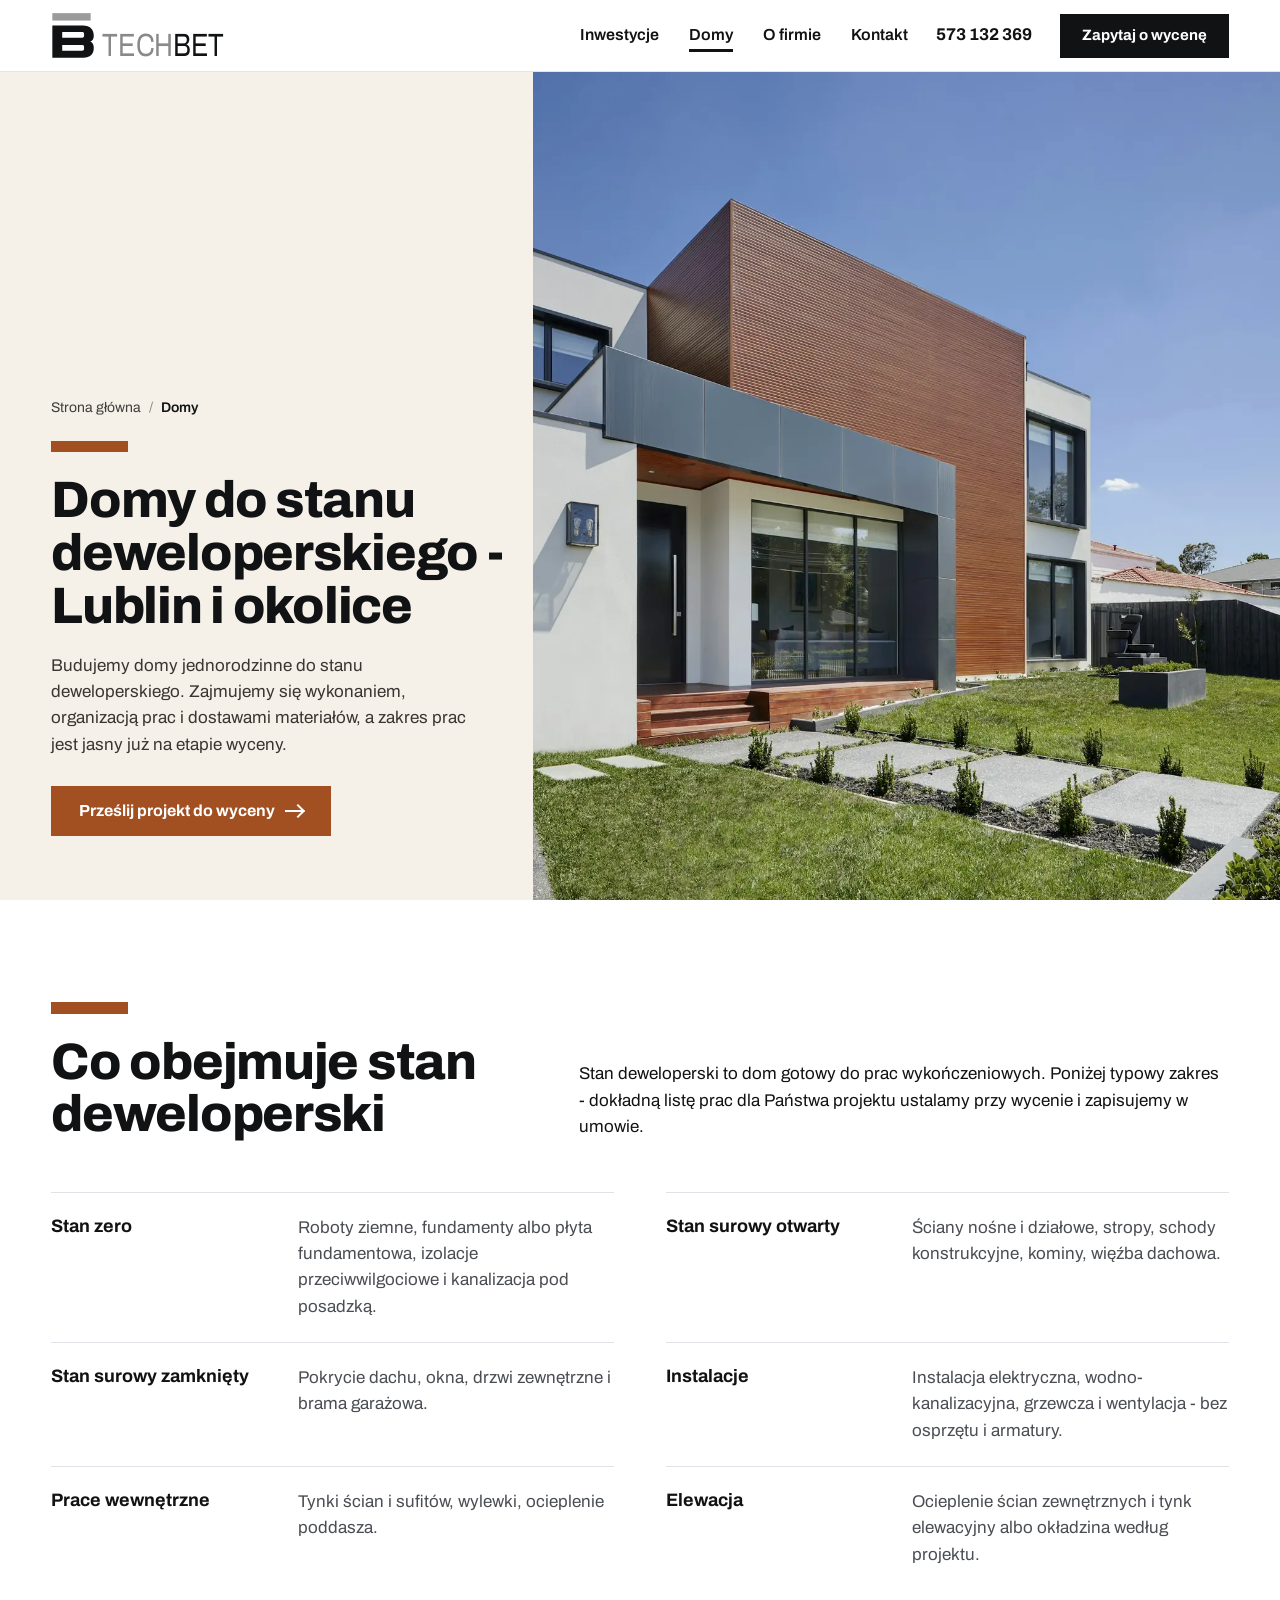
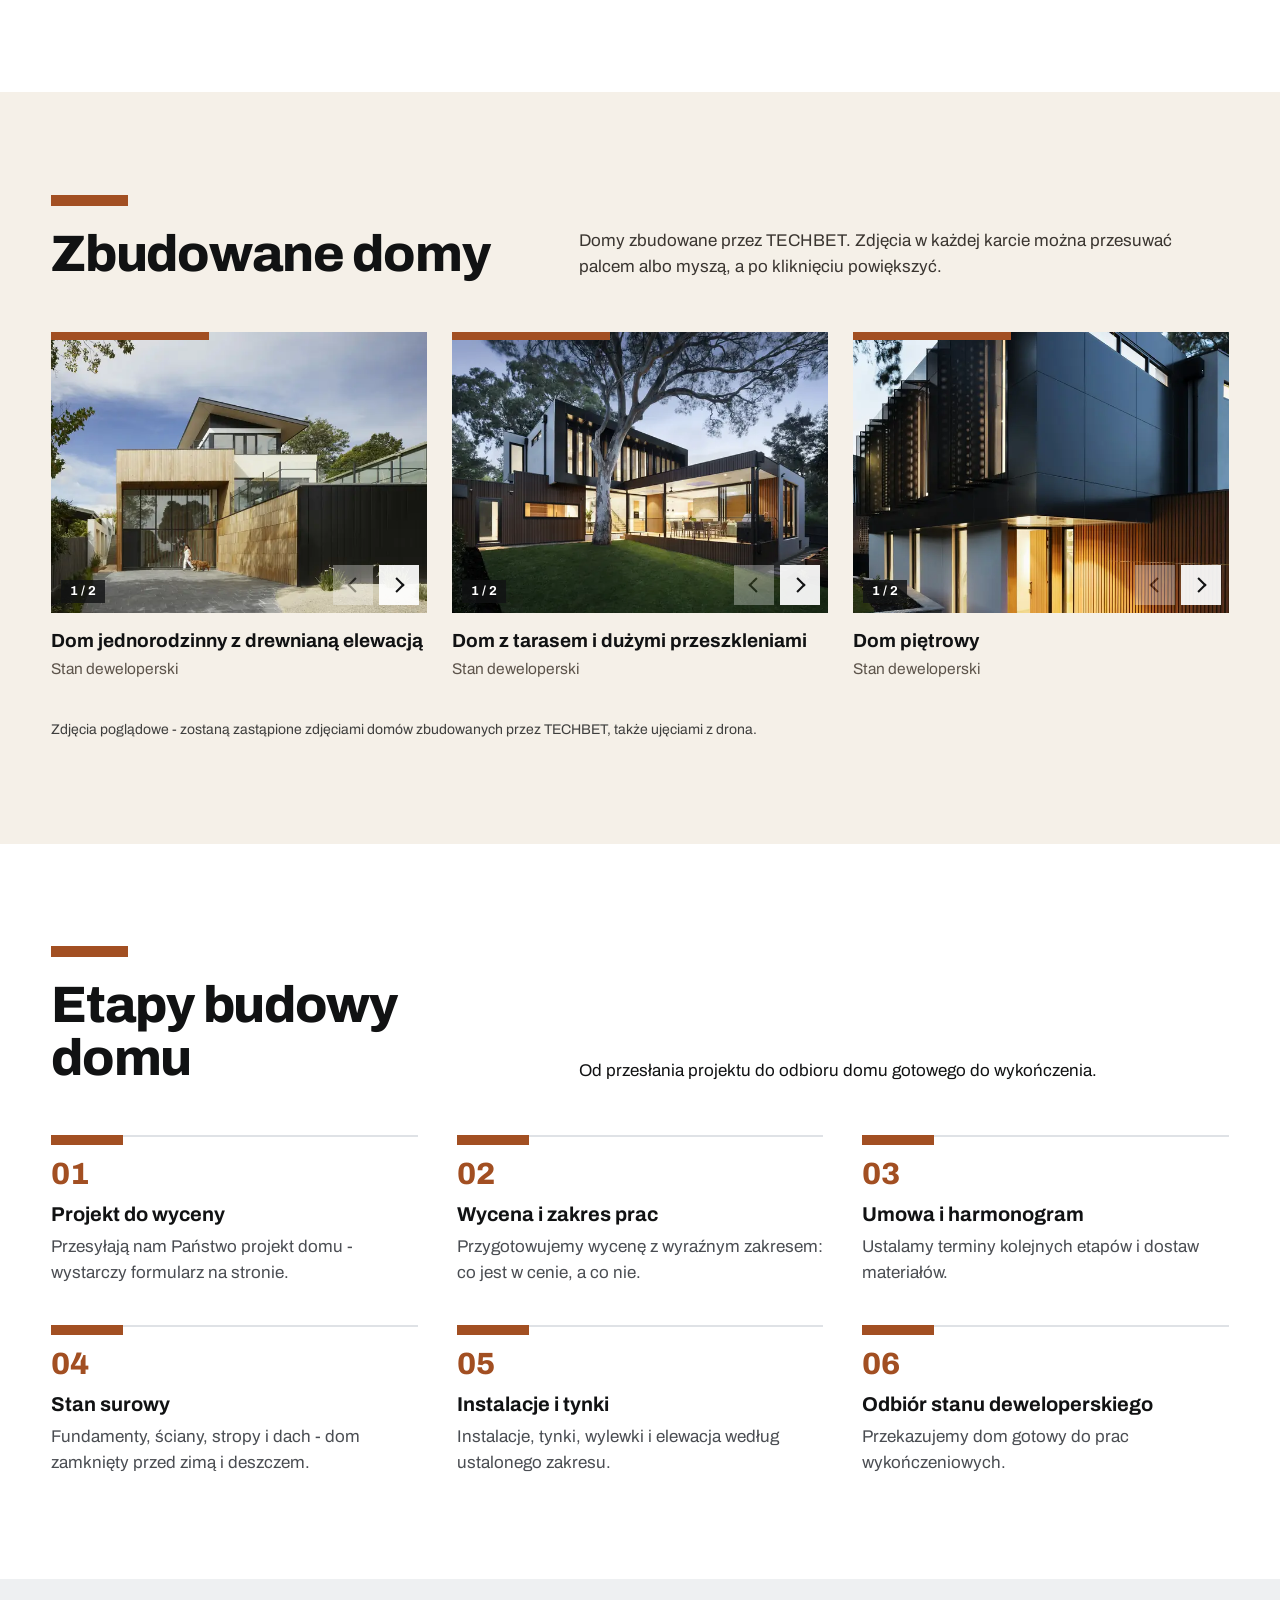
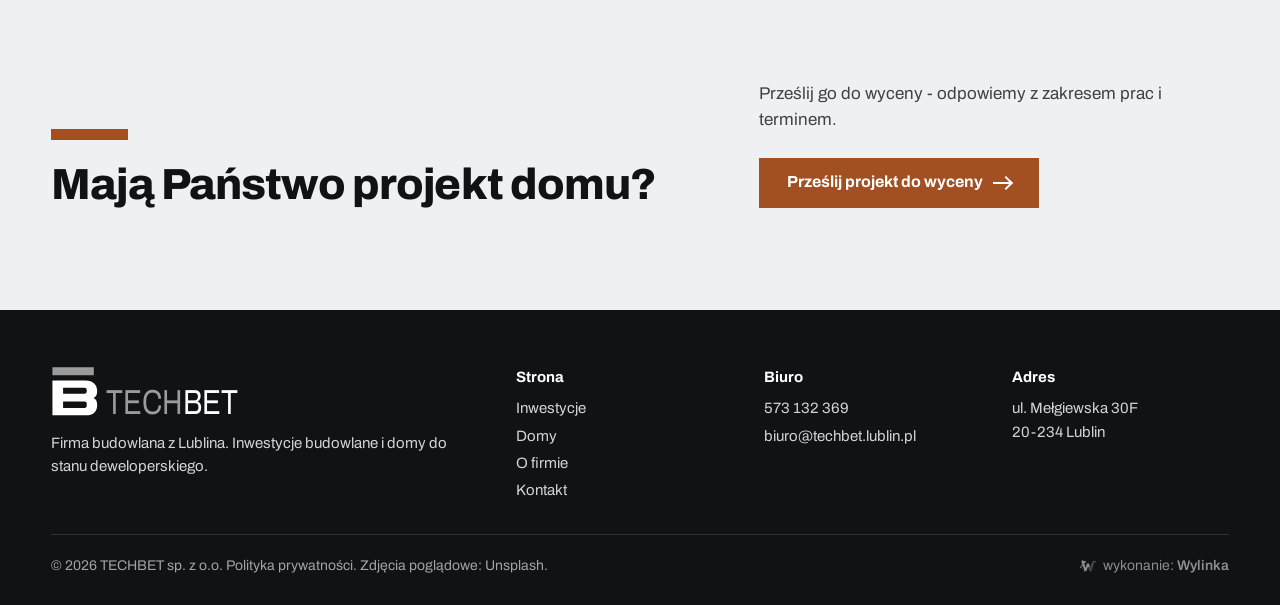
==== domy/index.html @ 5f1a88e8 "Pelna wersja testowa: podstrony Inwestycje, Domy, O firmie, Kontakt, Polityka prywatnosci" ====
<!doctype html>
<html lang="pl">
<head>
<meta charset="utf-8">
<meta name="viewport" content="width=device-width, initial-scale=1">
<title>Domy do stanu deweloperskiego Lublin - TECHBET</title>
<meta name="description" content="Budowa domów do stanu deweloperskiego w Lublinie i okolicy: zakres prac, etapy budowy i realizacje. Prześlij projekt domu do wyceny.">
<meta name="robots" content="noindex, nofollow" data-podglad>
<link rel="canonical" href="https://techbet.lublin.pl/domy/">
<meta property="og:type" content="website">
<meta property="og:locale" content="pl_PL">
<meta property="og:title" content="Domy do stanu deweloperskiego Lublin - TECHBET">
<meta property="og:description" content="Budowa domów do stanu deweloperskiego w Lublinie i okolicy: zakres prac, etapy budowy i realizacje. Prześlij projekt domu do wyceny.">
<meta property="og:url" content="https://techbet.lublin.pl/domy/">
<meta property="og:image" content="https://techbet.lublin.pl/img/i-hero-1600.webp">
<meta name="theme-color" content="#f5f0e8">
<link rel="icon" href="../img/favicon.svg" type="image/svg+xml">
<link rel="icon" href="../img/favicon-48.png" sizes="48x48" type="image/png">
<link rel="apple-touch-icon" href="../img/apple-touch-icon.png">
<link rel="preload" href="../fonts/archivo-rdzen.woff2" as="font" type="font/woff2" crossorigin>
<link rel="preload" as="image" type="image/webp" imagesrcset="../img/d-hero-640.webp 640w, ../img/d-hero-1024.webp 1024w, ../img/d-hero-1600.webp 1600w, ../img/d-hero-2000.webp 2000w" imagesizes="(max-width:760px) 120vh, max(59vw, 120vh)" fetchpriority="high">
<style>
@font-face{font-family:"Archivo";font-style:normal;font-weight:400 800;font-display:swap;src:url(../fonts/archivo-rdzen.woff2) format("woff2");unicode-range:U+0020-007E,U+00A0,U+00A9,U+00AB,U+00B0,U+00B7,U+00BB,U+00D3,U+00D7,U+00F3,U+2013,U+2018-2019,U+201C-201E,U+2026}
@font-face{font-family:"Archivo";font-style:normal;font-weight:400 800;font-display:swap;src:url(../fonts/archivo-pl.woff2) format("woff2");unicode-range:U+0104-0107,U+0118-0119,U+0141-0144,U+015A-015B,U+0179-017C}
:root{--czern:#111213;--grafit:#1c1e21;--szary:#9c9b9b;--szary-t:#6f6e6e;--jasny:#eef0f2;--bial:#fff;--bez:#f5f0e8;--piasek:#e8ddcd;--miedz:#a24f22;--miedz-j:#c0662f;--hh:72px;--wrap:min(92vw,1720px)}
*{box-sizing:border-box;margin:0;padding:0}
html{scroll-behavior:smooth;scroll-padding-top:var(--hh)}
body{font-family:"Archivo",system-ui,-apple-system,"Segoe UI",sans-serif;color:var(--czern);background:#fff;font-size:17px;line-height:1.55;-webkit-font-smoothing:antialiased;overflow-x:hidden}
img{display:block;max-width:100%}
a{color:inherit}
button{font:inherit;cursor:pointer}
.wrap{width:var(--wrap);margin:0 auto}
.sr{position:absolute;width:1px;height:1px;overflow:hidden;clip:rect(0 0 0 0);white-space:nowrap}

/* przyciski: prostokatne, ostre jak belka z logo */
.btn{display:inline-flex;align-items:center;justify-content:center;gap:.6em;min-height:50px;padding:0 26px;font-weight:700;font-size:16px;text-decoration:none;border:2px solid transparent;transition:background .2s,color .2s,border-color .2s}
.btn-b{background:#fff;color:var(--czern)}
.btn-b:hover{background:var(--szary);color:#fff}
.btn-c{background:var(--czern);color:#fff}
.btn-c:hover{background:#2c2f33}
.btn-m{background:var(--miedz);color:#fff}
.btn-m:hover{background:#86401a}
.btn .str{display:inline-block;width:18px;height:2px;background:currentColor;position:relative}
.btn .str::after{content:"";position:absolute;right:0;top:-4px;width:8px;height:8px;border-top:2px solid currentColor;border-right:2px solid currentColor;transform:rotate(45deg);transform-origin:center}

/* naglowek */
.top{position:sticky;top:0;z-index:50;height:var(--hh);background:#fff;border-bottom:1px solid #e3e5e8}
.top .wrap{height:100%;display:flex;align-items:center;gap:28px}
.logo{display:block;width:176px;flex:none}
.logo svg{display:block;width:100%;height:auto}
.menu{display:flex;gap:30px;margin-left:auto;list-style:none}
.menu a{text-decoration:none;font-weight:600;font-size:16px;padding:6px 0;border-bottom:3px solid transparent}
.menu a:hover{border-color:var(--szary)}
.menu a.akt{border-color:var(--czern)}
.top .tel{font-weight:700;text-decoration:none;white-space:nowrap}
.top .btn{min-height:44px;padding:0 20px;font-size:15px}
.burger{display:none;margin-left:auto;width:48px;height:48px;border:0;background:none;position:relative}
.burger span,.burger span::before,.burger span::after{position:absolute;left:12px;width:24px;height:2px;background:var(--czern);content:"";transition:transform .2s}
.burger span{top:23px}.burger span::before{left:0;top:-8px}.burger span::after{left:0;top:8px}
.burger[aria-expanded=true] span{background:transparent}
.burger[aria-expanded=true] span::before{transform:translateY(8px) rotate(45deg)}
.burger[aria-expanded=true] span::after{transform:translateY(-8px) rotate(-45deg)}

/* pierwszy ekran: dwie drogi */
.hero{min-height:calc(100svh - var(--hh));display:flex;flex-direction:column}
.pas{background:#fff}
.pas .wrap{display:flex;align-items:center;justify-content:space-between;gap:24px;padding:18px 0 20px}
.pas h1{font-size:clamp(21px,1.75vw,32px);line-height:1.2;font-weight:700;letter-spacing:-.01em}
.pas p{color:var(--szary-t);font-size:15px;white-space:nowrap}
.drogi{flex:1 1 auto;display:grid;grid-template-columns:minmax(0,1fr) minmax(0,1fr);min-height:440px}
.droga{position:relative;display:flex;align-items:flex-end;overflow:hidden;text-decoration:none;isolation:isolate}
.droga img{position:absolute;inset:0;width:100%;height:100%;object-fit:cover;z-index:-2;transition:transform .8s ease}
.droga:hover img{transform:scale(1.03)}
.droga::before{content:"";position:absolute;inset:0;z-index:-1}
.d-inw{color:#fff}
.d-inw::before{background:linear-gradient(to top,rgba(12,12,13,.9) 0%,rgba(12,12,13,.55) 45%,rgba(12,12,13,.15) 100%)}
.d-dom{color:var(--czern)}
.d-dom::before{background:linear-gradient(to top,rgba(245,240,232,.97) 0%,rgba(245,240,232,.86) 38%,rgba(245,240,232,0) 72%)}
.tresc{width:100%;padding:0 clamp(20px,4vw,72px) clamp(28px,5vh,64px)}
.d-inw .tresc{padding-left:max(4vw,calc((100vw - var(--wrap))/2))}
.znak{display:flex;align-items:center;gap:clamp(12px,1.2vw,20px);margin-bottom:12px}
.znak svg{width:clamp(38px,3.6vw,64px);height:auto;flex:none}
.znak h2{font-size:clamp(40px,4.6vw,84px);line-height:1;font-weight:800;letter-spacing:-.025em}
.tresc p{font-size:clamp(16px,1.15vw,20px);max-width:34em;margin-bottom:24px}
.d-inw .tresc p{color:#dcdcdc}
.d-dom .tresc p{color:#3a3530}

/* sekcje */
.sek{padding:clamp(64px,8vw,128px) 0}
.belka{display:block;width:clamp(64px,6vw,108px);height:clamp(10px,.9vw,16px);margin-bottom:22px}
.glowa{display:grid;grid-template-columns:minmax(0,5fr) minmax(0,7fr);gap:clamp(24px,5vw,96px);align-items:end;margin-bottom:clamp(36px,4vw,64px)}
.glowa h2{font-size:clamp(36px,4vw,68px);line-height:1.02;font-weight:800;letter-spacing:-.025em}
.glowa p{font-size:clamp(17px,1.2vw,20px);max-width:44em}
.glowa p+p{margin-top:12px}

.s-inw{background:var(--czern);color:#fff}
.s-inw .belka{background:var(--szary)}
.s-inw .glowa p{color:#cfcfcf}
.s-dom{background:var(--bez)}
.s-dom .belka{background:var(--miedz)}
.s-dom .glowa p{color:#3a3530}

/* portfolio: przesuwane palcem i mysza */
.tasma{display:grid;grid-auto-flow:column;grid-auto-columns:calc((100% - 3*20px)/4);gap:20px;overflow-x:auto;scroll-snap-type:x mandatory;scrollbar-width:none;cursor:grab;padding-bottom:4px}
.tasma::-webkit-scrollbar{display:none}
.tasma.ciag{cursor:grabbing;scroll-snap-type:none}
.tasma.ciag *{pointer-events:none}
.kafel{scroll-snap-align:start;min-width:0}
.kafel button{display:block;width:100%;border:0;padding:0;background:none;position:relative;aspect-ratio:4/3;overflow:hidden}
.kafel button::before{content:"";position:absolute;left:0;top:0;width:42%;height:8px;z-index:1}
.s-inw .kafel button::before{background:var(--szary)}
.s-dom .kafel button::before{background:var(--miedz)}
.kafel img{width:100%;height:100%;object-fit:cover;transition:transform .6s ease}
.kafel button:hover img{transform:scale(1.04)}
.kafel h3{font-size:18px;font-weight:700;margin-top:14px;line-height:1.3}
.kafel p{font-size:15px;margin-top:2px}
.s-inw .kafel p{color:#a9a9a9}
.s-dom .kafel p{color:#6b6157}
.s-dom .kafel button{background:#fff}
.nawig{display:flex;align-items:center;justify-content:space-between;gap:20px;margin-top:28px}
.nawig .strz{display:flex;gap:10px}
.strz button{width:52px;height:52px;border:2px solid currentColor;background:none;color:inherit;position:relative}
.strz button::after{content:"";position:absolute;left:50%;top:50%;width:11px;height:11px;border-top:2px solid currentColor;border-right:2px solid currentColor}
.strz .nast::after{transform:translate(-70%,-50%) rotate(45deg)}
.strz .pop::after{transform:translate(-30%,-50%) rotate(-135deg)}
.strz button:hover{background:currentColor}
.s-inw .strz button:hover::after{border-color:var(--czern)}
.s-dom .strz button:hover::after{border-color:var(--bez)}
.nawig small{font-size:14px;opacity:.75}

/* zakres prac */
.s-zak{background:#fff}
.trzy{display:grid;grid-template-columns:repeat(3,minmax(0,1fr));gap:clamp(24px,3vw,56px)}
.trzy div{border-top:2px solid #e3e5e8;padding-top:22px;position:relative}
.trzy div::before{content:"";position:absolute;left:0;top:-2px;width:72px;height:10px;background:var(--czern)}
.trzy h3{font-size:clamp(21px,1.6vw,28px);font-weight:700;margin:8px 0 10px;line-height:1.2}
.trzy p{color:#4a4d52}

/* dron */
.s-dron{background:var(--jasny);padding:0}
.dron{display:grid;grid-template-columns:minmax(0,7fr) minmax(0,5fr);align-items:stretch}
.dron figure{position:relative;min-height:clamp(320px,38vw,640px)}
.dron figure button{position:absolute;inset:0;border:0;padding:0;background:none}
.dron figure img{width:100%;height:100%;object-fit:cover}
.dron .opis{padding:clamp(40px,5vw,96px) clamp(24px,4vw,80px);align-self:center;max-width:720px}
.dron .belka{background:var(--czern)}
.dron h2{font-size:clamp(32px,3.2vw,56px);line-height:1.05;font-weight:800;letter-spacing:-.02em;margin-bottom:18px}
.dron p{font-size:clamp(17px,1.15vw,20px);color:#3e4146}

/* kontakt */
.s-kon{background:#fff}
.kon{display:grid;grid-template-columns:minmax(0,5fr) minmax(0,7fr);gap:clamp(32px,5vw,96px)}
.kon h2{font-size:clamp(36px,4vw,68px);line-height:1.02;font-weight:800;letter-spacing:-.025em;margin-bottom:20px}
.kon .belka{background:var(--czern)}
.dane{list-style:none;margin-top:28px;display:grid;gap:18px}
.dane li{border-top:1px solid #e3e5e8;padding-top:14px}
.dane b{display:block;font-size:14px;color:var(--szary-t);font-weight:600}
.dane a{font-size:clamp(19px,1.4vw,24px);font-weight:700;text-decoration:none}
.dane a:hover{text-decoration:underline}
.dane span{font-size:18px}
form{background:var(--jasny);padding:clamp(24px,3vw,48px);display:grid;grid-template-columns:minmax(0,1fr) minmax(0,1fr);gap:16px 18px;align-content:start}
form .cala{grid-column:1/-1}
label{display:block;font-size:14px;font-weight:600;margin-bottom:6px}
input,select,textarea{width:100%;font:inherit;font-size:16px;padding:12px 14px;border:1px solid #c9cdd2;background:#fff;color:var(--czern);border-radius:0}
textarea{min-height:120px;resize:vertical}
input:focus,select:focus,textarea:focus{outline:2px solid var(--czern);outline-offset:0;border-color:var(--czern)}
.wybor{display:flex;gap:10px}
.wybor label{flex:1;margin:0;display:flex;align-items:center;justify-content:center;gap:8px;min-height:50px;border:2px solid #c9cdd2;background:#fff;font-size:16px;cursor:pointer}
.wybor input{width:auto;accent-color:var(--czern)}
.wybor label:has(input:checked){border-color:var(--czern)}
form .btn{justify-self:start}
.info{font-size:14px;color:#4a4d52}
.wynik{font-weight:600}

/* stopka */
.stopka{background:var(--czern);color:#d4d4d4;padding:56px 0 28px;font-size:15px}
.stopka .wrap{display:grid;grid-template-columns:minmax(0,2fr) repeat(3,minmax(0,1fr));gap:32px}
.stopka .logo{width:190px;margin-bottom:14px}
.stopka h3{font-size:15px;color:#fff;margin-bottom:8px}
.stopka a{text-decoration:none}
.stopka a:hover{text-decoration:underline}
.stopka ul{list-style:none;display:grid;gap:4px}
.spod{grid-column:1/-1;display:flex;flex-wrap:wrap;justify-content:space-between;align-items:center;gap:12px;border-top:1px solid #2c2e31;padding-top:20px;font-size:14px;color:#a3a3a3}

/* pasek na telefonie po przewinieciu */
.mob{display:none}

/* powiekszenie zdjec */
.lb{position:fixed;inset:0;z-index:100;background:rgba(10,10,11,.94);display:none;align-items:center;justify-content:center;padding:56px 64px}
.lb.on{display:flex}
.lb img{max-width:100%;max-height:100%;object-fit:contain}
.lb button{position:absolute;width:52px;height:52px;border:2px solid #fff;background:rgba(0,0,0,.4);color:#fff}
.lb .zam{top:14px;right:14px}
.lb .zam::before,.lb .zam::after{content:"";position:absolute;left:12px;top:23px;width:24px;height:2px;background:#fff;transform:rotate(45deg)}
.lb .zam::after{transform:rotate(-45deg)}
.lb .pop,.lb .nast{top:50%;margin-top:-26px}
.lb .pop{left:10px}.lb .nast{right:10px}
.lb .pop::after,.lb .nast::after{content:"";position:absolute;left:50%;top:50%;width:11px;height:11px;border-top:2px solid #fff;border-right:2px solid #fff}
.lb .nast::after{transform:translate(-70%,-50%) rotate(45deg)}
.lb .pop::after{transform:translate(-30%,-50%) rotate(-135deg)}
.lb p{position:absolute;bottom:16px;left:0;right:0;text-align:center;color:#e5e5e5;font-size:15px}


.wylinka-badge{display:inline-flex;align-items:center;gap:.4em;color:inherit;text-decoration:none;font-size:.875em;line-height:1;opacity:.85}
.wylinka-badge:hover,.wylinka-badge:focus-visible{opacity:1}
.wylinka-badge:focus-visible{outline:2px solid currentColor;outline-offset:3px;border-radius:2px}
.wylinka-badge svg{width:18px;height:18px;flex:none;overflow:visible}
.wylinka-badge b{font-weight:600}
.wylinka-badge .wy-old{opacity:.45;transform-origin:40px 30px;transition:transform .32s cubic-bezier(.3,.7,.4,1),opacity .32s ease-out}
.wylinka-badge .wy-pod{opacity:0;transition:opacity .2s ease-out .08s}
.wylinka-badge:hover .wy-old,.wylinka-badge:focus-visible .wy-old{transform:translate(9px,7px) rotate(9deg);opacity:0}
.wylinka-badge:hover .wy-pod,.wylinka-badge:focus-visible .wy-pod{opacity:1}
@media (prefers-reduced-motion:reduce){.wylinka-badge .wy-old,.wylinka-badge .wy-pod{transition:none}.wylinka-badge:hover .wy-old,.wylinka-badge:focus-visible .wy-old{transform:none;opacity:.45}.wylinka-badge:hover .wy-pod,.wylinka-badge:focus-visible .wy-pod{opacity:0}}

/* znak wykonawcy w rozmiarze copyright */
.spod .wylinka-badge{font-size:1em}

/* okruszki */
.okr{font-size:14px;margin-bottom:22px}
.okr ol{list-style:none;display:flex;flex-wrap:wrap;gap:4px 8px}
.okr li+li::before{content:"/";margin-right:8px;opacity:.45}
.okr a{text-decoration:none;opacity:.8}
.okr a:hover{text-decoration:underline;opacity:1}
.okr [aria-current]{font-weight:600}

/* pierwszy ekran podstrony: panel w barwach sciezki + zdjecie do krawedzi */
.ph{display:grid;grid-template-columns:minmax(0,5fr) minmax(0,7fr);min-height:min(calc(100svh - var(--hh)),860px)}
.ph .tx{display:flex;flex-direction:column;justify-content:flex-end;padding:clamp(40px,5vw,96px) clamp(24px,4vw,80px) clamp(40px,5vw,88px) max(4vw,calc((100vw - var(--wrap))/2))}
.ph h1{font-size:clamp(38px,4vw,74px);line-height:1.03;font-weight:800;letter-spacing:-.025em;margin-bottom:20px}
.ph .lead{font-size:clamp(17px,1.2vw,21px);max-width:32em;margin-bottom:28px}
.ph .btn{align-self:flex-start}
.ph figure{position:relative;min-height:420px;overflow:hidden}
.ph figure img{position:absolute;inset:0;width:100%;height:100%;object-fit:cover}
.ph-inw{background:var(--czern);color:#fff}
.ph-inw .lead{color:#d0d0d0}
.ph-inw .belka{background:var(--szary)}
.ph-dom{background:var(--bez);color:var(--czern)}
.ph-dom .lead{color:#3a3530}
.ph-dom .belka{background:var(--miedz)}

/* zwykly naglowek podstrony (kontakt, polityka) */
.pn{padding:clamp(36px,5vw,80px) 0 clamp(28px,3vw,48px)}
.pn h1{font-size:clamp(34px,3.6vw,64px);line-height:1.04;font-weight:800;letter-spacing:-.025em;margin-bottom:16px}
.pn .lead{font-size:clamp(17px,1.2vw,20px);max-width:40em;color:#3e4146}
.pn .belka{background:var(--czern)}

/* zakres: wiersze tytul + opis */
.wiersze{list-style:none;display:grid;grid-template-columns:minmax(0,1fr) minmax(0,1fr);gap:0 clamp(24px,4vw,80px)}
.wiersze li{display:grid;grid-template-columns:minmax(0,5fr) minmax(0,7fr);gap:20px;padding:22px 0;border-top:1px solid #dfe2e6}
.wiersze h3{font-size:clamp(18px,1.3vw,22px);font-weight:700;line-height:1.25}
.wiersze p{color:#4a4d52}

/* etapy */
.etapy{list-style:none;display:grid;grid-template-columns:repeat(3,minmax(0,1fr));gap:clamp(28px,3vw,48px) clamp(24px,3vw,56px)}
.etapy li{border-top:2px solid #dfe2e6;padding-top:22px;position:relative}
.etapy li::before{content:"";position:absolute;left:0;top:-2px;width:72px;height:10px;background:var(--czern)}
.etapy .nr{display:block;font-size:clamp(30px,2.4vw,44px);font-weight:800;line-height:1;color:var(--szary);margin-bottom:12px}
.etapy h3{font-size:clamp(20px,1.5vw,26px);font-weight:700;line-height:1.2;margin-bottom:8px}
.etapy p{color:#4a4d52}
.e-dom li::before{background:var(--miedz)}
.e-dom .nr{color:var(--miedz)}
.s-jas{background:var(--jasny)}
.s-bia{background:#fff}

/* portfolio: karty z wlasna galeria */
.realizacje{display:grid;grid-template-columns:repeat(3,minmax(0,1fr));gap:clamp(28px,2.4vw,40px) clamp(20px,2vw,36px)}
.real{min-width:0}
.mini{position:relative}
.mini::before{content:"";position:absolute;left:0;top:0;width:42%;height:8px;z-index:2;pointer-events:none}
.s-inw .mini::before{background:var(--szary)}
.s-dom .mini::before{background:var(--miedz)}
.tor{display:flex;overflow-x:auto;scroll-snap-type:x mandatory;scrollbar-width:none;cursor:grab;overscroll-behavior-x:contain}
.tor::-webkit-scrollbar{display:none}
.tor.ciag{cursor:grabbing;scroll-snap-type:none}
.tor.ciag *{pointer-events:none}
.tor button{flex:0 0 100%;scroll-snap-align:start;aspect-ratio:4/3;border:0;padding:0;background:#222;overflow:hidden}
.tor img{width:100%;height:100%;object-fit:cover}
.licz{position:absolute;left:10px;bottom:10px;z-index:2;background:rgba(17,18,19,.8);color:#fff;font-size:13px;font-weight:700;padding:5px 9px;line-height:1;pointer-events:none}
.mini .mp,.mini .mn{position:absolute;bottom:8px;z-index:2;width:40px;height:40px;border:0;background:rgba(255,255,255,.92);color:var(--czern)}
.mini .mp{right:54px}.mini .mn{right:8px}
.mini .mp::after,.mini .mn::after{content:"";position:absolute;left:50%;top:50%;width:9px;height:9px;border-top:2px solid currentColor;border-right:2px solid currentColor}
.mini .mn::after{transform:translate(-70%,-50%) rotate(45deg)}
.mini .mp::after{transform:translate(-30%,-50%) rotate(-135deg)}
.mini .mp:hover,.mini .mn:hover{background:#fff}
.mini button[disabled]{opacity:.35;cursor:default}
.real h3{font-size:clamp(19px,1.35vw,24px);font-weight:700;line-height:1.25;margin-top:16px}
.real p{font-size:15.5px;margin-top:4px}
.s-inw .real p{color:#b4b4b4}
.s-dom .real p{color:#5d544b}
.uwaga{margin-top:clamp(28px,3vw,44px);font-size:14px;opacity:.8;max-width:56em}

/* wezwanie na koncu podstrony */
.cta .wrap{display:grid;grid-template-columns:minmax(0,7fr) minmax(0,5fr);gap:clamp(24px,4vw,80px);align-items:end}
.cta h2{font-size:clamp(32px,3.4vw,58px);line-height:1.04;font-weight:800;letter-spacing:-.02em}
.cta p{font-size:clamp(17px,1.15vw,20px);color:#3e4146;margin-bottom:24px}
.cta .belka{background:var(--czern)}
.cta-dom .belka{background:var(--miedz)}

/* o firmie */
.dwie{display:grid;grid-template-columns:minmax(0,1fr) minmax(0,1fr);gap:clamp(20px,2vw,36px)}
.dwie a{display:block;position:relative;text-decoration:none;overflow:hidden;isolation:isolate;min-height:clamp(300px,30vw,520px)}
.dwie img{position:absolute;inset:0;width:100%;height:100%;object-fit:cover;z-index:-2;transition:transform .8s ease}
.dwie a:hover img{transform:scale(1.03)}
.dwie a::before{content:"";position:absolute;inset:0;z-index:-1}
.dwie .di{color:#fff}
.dwie .di::before{background:linear-gradient(to top,rgba(12,12,13,.88),rgba(12,12,13,.15) 70%)}
.dwie .dd{color:var(--czern)}
.dwie .dd::before{background:linear-gradient(to top,rgba(245,240,232,.97),rgba(245,240,232,.75) 40%,rgba(245,240,232,0) 75%)}
.dwie .w{position:absolute;left:0;right:0;bottom:0;padding:clamp(20px,2.4vw,40px)}
.dwie h3{font-size:clamp(28px,2.6vw,46px);font-weight:800;letter-spacing:-.02em;line-height:1.05;margin-bottom:8px}
.dwie p{max-width:30em;margin-bottom:18px}
.dwie .di p{color:#dcdcdc}
.tekst{max-width:46em;font-size:clamp(17px,1.15vw,19px)}
.tekst p+p{margin-top:14px}
.rej{width:100%;border-collapse:collapse;font-size:16px}
.rej th,.rej td{text-align:left;padding:12px 0;border-top:1px solid #dfe2e6;vertical-align:top}
.rej th{font-weight:600;color:var(--szary-t);width:38%;padding-right:16px}

/* kontakt */
.kontakt{padding-top:0}
.zgoda{display:flex;gap:10px;align-items:flex-start;font-size:14px;font-weight:400;line-height:1.45}
.zgoda input{width:20px;height:20px;flex:none;margin-top:1px;accent-color:var(--czern)}
.zgoda a{text-decoration:underline}
.mapa{background:var(--jasny)}
.mapa iframe{display:block;width:100%;height:clamp(340px,36vw,560px);border:0}
.dojazd{padding:20px 0;font-size:15px;color:#3e4146}

/* polityka */
.polityka{max-width:52em;padding-bottom:clamp(56px,7vw,110px)}
.polityka h2{font-size:clamp(22px,1.7vw,28px);font-weight:700;margin:36px 0 10px;line-height:1.25}
.polityka p,.polityka li{font-size:17px;color:#2e3135}
.polityka p+p{margin-top:10px}
.polityka ul{padding-left:22px;display:grid;gap:6px;margin-top:8px}
.polityka a{text-decoration:underline}

@media (min-width:1900px){.tasma{grid-auto-columns:calc((100% - 4*20px)/5)}}
@media (max-width:1180px){
  .menu{gap:22px}.top .btn{display:none}
  .tasma{grid-auto-columns:calc((100% - 2*20px)/3)}
}
@media (max-width:900px){
  :root{--hh:60px}
  .logo{width:150px}
  .menu,.top .tel{display:none}
  .burger{display:block}
  .menu.otw{display:flex;position:fixed;top:var(--hh);left:0;right:0;flex-direction:column;gap:0;background:#fff;border-bottom:1px solid #e3e5e8;padding:8px 4vw 20px;box-shadow:0 18px 30px rgba(0,0,0,.12)}
  .menu.otw a{display:block;padding:14px 0;font-size:19px;border-bottom:1px solid #eceef0}
  .menu.otw a.akt{border-bottom-color:#eceef0;font-weight:800}
  .menu.otw li.tel-m{display:block}
  .glowa,.kon,.dron{grid-template-columns:minmax(0,1fr)}
  .glowa{gap:16px}
  .trzy{grid-template-columns:minmax(0,1fr);gap:28px}
  .stopka .wrap{grid-template-columns:minmax(0,1fr) minmax(0,1fr)}
  .stopka .wrap>div:first-child{grid-column:1/-1}
}
.tel-m{display:none}
@media (max-width:760px){
  .pas .wrap{padding:12px 0 14px}
  .pas h1{font-size:clamp(19px,5.4vw,23px)}
  .pas p{display:none}
  .drogi{grid-template-columns:minmax(0,1fr);grid-template-rows:minmax(0,1fr) minmax(0,1fr);min-height:0}
  .droga{min-height:250px}
  .tresc,.d-inw .tresc{padding:0 4vw 20px}
  .znak{margin-bottom:6px}
  .znak svg{width:34px}
  .znak h2{font-size:clamp(34px,10vw,44px)}
  .tresc p{font-size:15.5px;line-height:1.45;margin-bottom:24px}
  .tresc .btn{min-height:46px}
  .d-inw::before{background:linear-gradient(to top,rgba(12,12,13,.9) 0%,rgba(12,12,13,.6) 55%,rgba(12,12,13,.25) 100%)}
  .d-dom::before{background:linear-gradient(to top,rgba(245,240,232,.97) 0%,rgba(245,240,232,.88) 50%,rgba(245,240,232,0) 92%)}
  .tasma{grid-auto-columns:82%;gap:14px}
  form{grid-template-columns:minmax(0,1fr)}
  .nawig small{font-size:13px}
  .lb{padding:56px 8px}
  .lb .pop,.lb .nast{top:auto;bottom:10px;margin:0}
  .lb p{bottom:72px}
  .mob{display:grid;grid-template-columns:1fr 1fr;position:fixed;left:0;right:0;bottom:0;z-index:40;transform:translateY(110%);transition:transform .25s}
  .mob.widac{transform:none}
  .mob a{min-height:54px;display:flex;align-items:center;justify-content:center;font-weight:700;text-decoration:none}
  .mob a:first-child{background:#fff;color:var(--czern);border-top:1px solid #d9dce0}
  .mob a:last-child{background:var(--czern);color:#fff}
  .stopka{padding-bottom:80px}
}
@media (max-width:760px) and (max-height:700px){
  .pas h1{font-size:18.5px}
  .droga{min-height:236px}
  .tresc p{font-size:14.5px}
}
@media (prefers-reduced-motion:reduce){*{transition:none!important;scroll-behavior:auto!important}}

@media (max-width:1180px){
  .wiersze{grid-template-columns:minmax(0,1fr)}
  .realizacje{grid-template-columns:repeat(2,minmax(0,1fr))}
}
@media (max-width:900px){
  .etapy{grid-template-columns:repeat(2,minmax(0,1fr))}
  .cta .wrap{grid-template-columns:minmax(0,1fr)}
  .ph{grid-template-columns:minmax(0,1fr) minmax(0,1fr)}
}
@media (max-width:760px){
  /* telefon: zdjecie pod calym pierwszym ekranem, tekst na zdjeciu */
  .ph{display:flex;flex-direction:column;justify-content:flex-end;position:relative;isolation:isolate;min-height:calc(100svh - var(--hh))}
  .ph figure{position:absolute;inset:0;min-height:0;z-index:-2}
  .ph::before{content:"";position:absolute;inset:0;z-index:-1}
  .ph-inw::before{background:linear-gradient(to top,rgba(12,12,13,.94) 0%,rgba(12,12,13,.74) 50%,rgba(12,12,13,.2) 100%)}
  .ph-dom::before{background:linear-gradient(to top,rgba(245,240,232,.98) 0%,rgba(245,240,232,.92) 42%,rgba(245,240,232,.5) 60%,rgba(245,240,232,0) 80%)}
  .ph .tx{padding:0 4vw 26px;min-height:0}
  .ph h1{font-size:clamp(31px,8.6vw,38px);margin-bottom:14px}
  .ph .lead{font-size:16px;line-height:1.5;margin-bottom:24px}
  .okr{margin-bottom:14px;font-size:13.5px}
  .ph .belka{margin-bottom:16px}
  .wiersze li{grid-template-columns:minmax(0,1fr);gap:6px;padding:18px 0}
  .etapy{grid-template-columns:minmax(0,1fr);gap:28px}
  .realizacje{grid-template-columns:minmax(0,1fr);gap:36px}
  .dwie{grid-template-columns:minmax(0,1fr)}
  .dwie a{min-height:340px}
  .rej th{width:42%}
  .pn{padding:26px 0 24px}
  .pn h1{font-size:clamp(30px,8.4vw,38px)}
  .zgoda{font-size:13.5px}
}
@media (max-width:760px) and (max-height:700px){
  .ph h1{font-size:29px}
  .ph .lead{font-size:15px}
}

</style>
<script type="application/ld+json">
{
 "@context": "https://schema.org",
 "@graph": [
  {
   "@type": "BreadcrumbList",
   "itemListElement": [
    {
     "@type": "ListItem",
     "position": 1,
     "name": "Strona główna",
     "item": "https://techbet.lublin.pl/"
    },
    {
     "@type": "ListItem",
     "position": 2,
     "name": "Domy",
     "item": "https://techbet.lublin.pl/domy/"
    }
   ]
  },
  {
   "@type": "Service",
   "name": "Budowa domów do stanu deweloperskiego",
   "serviceType": "Budowa domów jednorodzinnych",
   "areaServed": "Lublin",
   "provider": {
    "@id": "https://techbet.lublin.pl/#firma"
   },
   "url": "https://techbet.lublin.pl/domy/"
  },
  {
   "@type": "GeneralContractor",
   "@id": "https://techbet.lublin.pl/#firma",
   "name": "TECHBET",
   "legalName": "TECHBET Spółka z ograniczoną odpowiedzialnością",
   "url": "https://techbet.lublin.pl/",
   "logo": "https://techbet.lublin.pl/img/logo-192.png",
   "image": "https://techbet.lublin.pl/img/i-hero-1600.webp",
   "description": "Firma budowlana z Lublina: inwestycje budowlane oraz domy do stanu deweloperskiego. Wykonanie, organizacja budowy i dostawy materiałów.",
   "telephone": "+48573132369",
   "email": "biuro@techbet.lublin.pl",
   "address": {
    "@type": "PostalAddress",
    "streetAddress": "ul. Mełgiewska 30F",
    "postalCode": "20-234",
    "addressLocality": "Lublin",
    "addressCountry": "PL"
   },
   "taxID": "9462686367",
   "vatID": "PL9462686367",
   "areaServed": "Lublin"
  }
 ]
}
</script>
</head>
<body>
<svg width="0" height="0" style="position:absolute" aria-hidden="true">
  <defs>
    <path id="b-glif" fill-rule="evenodd" d="M48 172H234C277 172 300 195 300 234C300 252 293 264 279 270C294 276 300 290 300 309C300 347 277 368 237 368H48ZM108 212H229C237 212 241 216 241 224V234C241 242 237 246 229 246H108ZM108 290H229C237 290 241 294 241 302V314C241 322 237 326 229 326H108Z"/>
  </defs>
</svg>

<header class="top">
  <div class="wrap">
    <a class="logo" href="../" aria-label="TECHBET - strona główna">
      <svg viewBox="40 90 1070 290" role="img" aria-hidden="true"><rect x="48" y="97" width="233" height="45" fill="#9c9b9b"/><use href="#b-glif" fill="#111213"/><text x="350" y="358" font-family="Archivo,sans-serif" font-size="196" font-weight="400" textLength="745" lengthAdjust="spacingAndGlyphs"><tspan fill="#8a8989">TECH</tspan><tspan fill="#111213">BET</tspan></text></svg>
    </a>
    <ul class="menu" id="menu">
      <li><a href="../inwestycje/">Inwestycje</a></li>
      <li><a href="../domy/" class="akt" aria-current="page">Domy</a></li>
      <li><a href="../o-firmie/">O firmie</a></li>
      <li><a href="../kontakt/">Kontakt</a></li>
      <li class="tel-m"><a href="tel:+48573132369">Biuro: 573 132 369</a></li>
    </ul>
    <a class="tel" href="tel:+48573132369">573 132 369</a>
    <a class="btn btn-c" href="../kontakt/">Zapytaj o wycenę</a>
    <button class="burger" aria-expanded="false" aria-controls="menu" aria-label="Menu"><span></span></button>
  </div>
</header>

<main>
<section class="ph ph-dom">
  <div class="tx">
    <nav class="okr" aria-label="Okruszki"><ol><li><a href="../">Strona główna</a></li><li><span aria-current="page">Domy</span></li></ol></nav>
    <span class="belka"></span>
    <h1>Domy do stanu deweloperskiego&nbsp;- Lublin i&nbsp;okolice</h1>
    <p class="lead">Budujemy domy jednorodzinne do stanu deweloperskiego. Zajmujemy się wykonaniem, organizacją prac i dostawami materiałów, a zakres prac jest jasny już na etapie wyceny.</p>
    <a class="btn btn-m" href="../kontakt/?typ=dom">Prześlij projekt do wyceny <i class="str"></i></a>
  </div>
  <figure><img src="../img/d-hero-1024.webp" srcset="../img/d-hero-640.webp 640w, ../img/d-hero-1024.webp 1024w, ../img/d-hero-1600.webp 1600w, ../img/d-hero-2000.webp 2000w" sizes="(max-width:760px) 120vh, max(59vw, 120vh)" width="2000" height="1677" alt="Nowoczesny dom jednorodzinny z drewnianą elewacją" fetchpriority="high"></figure>
</section>

<section class="sek s-bia">
  <div class="wrap">
    <div class="glowa">
      <div><span class="belka" style="background:var(--miedz)"></span><h2>Co obejmuje stan deweloperski</h2></div>
      <p>Stan deweloperski to dom gotowy do prac wykończeniowych. Poniżej typowy zakres - dokładną listę prac dla Państwa projektu ustalamy przy wycenie i zapisujemy w umowie.</p>
    </div>
    <ul class="wiersze">
      <li><h3>Stan zero</h3><p>Roboty ziemne, fundamenty albo płyta fundamentowa, izolacje przeciwwilgociowe i kanalizacja pod posadzką.</p></li>
      <li><h3>Stan surowy otwarty</h3><p>Ściany nośne i działowe, stropy, schody konstrukcyjne, kominy, więźba dachowa.</p></li>
      <li><h3>Stan surowy zamknięty</h3><p>Pokrycie dachu, okna, drzwi zewnętrzne i brama garażowa.</p></li>
      <li><h3>Instalacje</h3><p>Instalacja elektryczna, wodno-kanalizacyjna, grzewcza i wentylacja - bez osprzętu i armatury.</p></li>
      <li><h3>Prace wewnętrzne</h3><p>Tynki ścian i sufitów, wylewki, ocieplenie poddasza.</p></li>
      <li><h3>Elewacja</h3><p>Ocieplenie ścian zewnętrznych i tynk elewacyjny albo okładzina według projektu.</p></li>
    </ul>
  </div>
</section>

<section class="sek s-dom">
  <div class="wrap">
    <div class="glowa">
      <div><span class="belka"></span><h2>Zbudowane domy</h2></div>
      <p>Domy zbudowane przez TECHBET. Zdjęcia w każdej karcie można przesuwać palcem albo myszą, a po kliknięciu powiększyć.</p>
    </div>
    <div class="realizacje">
  <article class="real">
    <div class="mini">
      <div class="tor"><button data-big="../img/d1-1600.webp" data-opis="Dom jednorodzinny z drewnianą elewacją - stan wykończony" aria-label="Powiększ: Dom jednorodzinny z drewnianą elewacją"><img src="../img/d1-720.webp" srcset="../img/d1-720.webp 720w, ../img/d1-1600.webp 1600w" sizes="(max-width:760px) 92vw, (max-width:1180px) 46vw, 30vw" width="720" height="480" loading="lazy" alt="Dom jednorodzinny z drewnianą elewacją - stan wykończony"></button><button data-big="../img/d5-1600.webp" data-opis="Dom jednorodzinny z drewnianą elewacją - salon ze schodami" aria-label="Powiększ: Dom jednorodzinny z drewnianą elewacją"><img src="../img/d5-720.webp" srcset="../img/d5-720.webp 720w, ../img/d5-1600.webp 1600w" sizes="(max-width:760px) 92vw, (max-width:1180px) 46vw, 30vw" width="720" height="480" loading="lazy" alt="Dom jednorodzinny z drewnianą elewacją - salon ze schodami"></button></div>
      <span class="licz">1 / 2</span><button class="mp" aria-label="Poprzednie zdjęcie"></button><button class="mn" aria-label="Następne zdjęcie"></button>
    </div>
    <h3>Dom jednorodzinny z drewnianą elewacją</h3>
    <p>Stan deweloperski</p>
  </article>
  <article class="real">
    <div class="mini">
      <div class="tor"><button data-big="../img/d2-1600.webp" data-opis="Dom z tarasem i dużymi przeszkleniami - bryła z dużymi przeszkleniami" aria-label="Powiększ: Dom z tarasem i dużymi przeszkleniami"><img src="../img/d2-720.webp" srcset="../img/d2-720.webp 720w, ../img/d2-1600.webp 1600w" sizes="(max-width:760px) 92vw, (max-width:1180px) 46vw, 30vw" width="720" height="480" loading="lazy" alt="Dom z tarasem i dużymi przeszkleniami - bryła z dużymi przeszkleniami"></button><button data-big="../img/d6-1600.webp" data-opis="Dom z tarasem i dużymi przeszkleniami - strefa dzienna z kuchnią" aria-label="Powiększ: Dom z tarasem i dużymi przeszkleniami"><img src="../img/d6-720.webp" srcset="../img/d6-720.webp 720w, ../img/d6-1600.webp 1600w" sizes="(max-width:760px) 92vw, (max-width:1180px) 46vw, 30vw" width="720" height="490" loading="lazy" alt="Dom z tarasem i dużymi przeszkleniami - strefa dzienna z kuchnią"></button></div>
      <span class="licz">1 / 2</span><button class="mp" aria-label="Poprzednie zdjęcie"></button><button class="mn" aria-label="Następne zdjęcie"></button>
    </div>
    <h3>Dom z tarasem i dużymi przeszkleniami</h3>
    <p>Stan deweloperski</p>
  </article>
  <article class="real">
    <div class="mini">
      <div class="tor"><button data-big="../img/d3-1600.webp" data-opis="Dom piętrowy - elewacja z okładziną drewnianą" aria-label="Powiększ: Dom piętrowy"><img src="../img/d3-720.webp" srcset="../img/d3-720.webp 720w, ../img/d3-1600.webp 1600w" sizes="(max-width:760px) 92vw, (max-width:1180px) 46vw, 30vw" width="720" height="1080" loading="lazy" alt="Dom piętrowy - elewacja z okładziną drewnianą"></button><button data-big="../img/d4-1600.webp" data-opis="Dom piętrowy - prosta, nowoczesna bryła" aria-label="Powiększ: Dom piętrowy"><img src="../img/d4-720.webp" srcset="../img/d4-720.webp 720w, ../img/d4-1600.webp 1600w" sizes="(max-width:760px) 92vw, (max-width:1180px) 46vw, 30vw" width="720" height="720" loading="lazy" alt="Dom piętrowy - prosta, nowoczesna bryła"></button></div>
      <span class="licz">1 / 2</span><button class="mp" aria-label="Poprzednie zdjęcie"></button><button class="mn" aria-label="Następne zdjęcie"></button>
    </div>
    <h3>Dom piętrowy</h3>
    <p>Stan deweloperski</p>
  </article>
</div>
    <p class="uwaga">Zdjęcia poglądowe - zostaną zastąpione zdjęciami domów zbudowanych przez TECHBET, także ujęciami z drona.</p>
  </div>
</section>

<section class="sek s-bia">
  <div class="wrap">
    <div class="glowa">
      <div><span class="belka" style="background:var(--miedz)"></span><h2>Etapy budowy domu</h2></div>
      <p>Od przesłania projektu do odbioru domu gotowego do wykończenia.</p>
    </div>
    <ol class="etapy e-dom">
      <li><span class="nr">01</span><h3>Projekt do wyceny</h3><p>Przesyłają nam Państwo projekt domu - wystarczy formularz na stronie.</p></li>
      <li><span class="nr">02</span><h3>Wycena i zakres prac</h3><p>Przygotowujemy wycenę z wyraźnym zakresem: co jest w cenie, a co nie.</p></li>
      <li><span class="nr">03</span><h3>Umowa i harmonogram</h3><p>Ustalamy terminy kolejnych etapów i dostaw materiałów.</p></li>
      <li><span class="nr">04</span><h3>Stan surowy</h3><p>Fundamenty, ściany, stropy i dach - dom zamknięty przed zimą i deszczem.</p></li>
      <li><span class="nr">05</span><h3>Instalacje i tynki</h3><p>Instalacje, tynki, wylewki i elewacja według ustalonego zakresu.</p></li>
      <li><span class="nr">06</span><h3>Odbiór stanu deweloperskiego</h3><p>Przekazujemy dom gotowy do prac wykończeniowych.</p></li>
    </ol>
  </div>
</section>

<section class="sek s-jas cta cta-dom">
  <div class="wrap">
    <div><span class="belka"></span><h2>Mają Państwo projekt domu?</h2></div>
    <div><p>Prześlij go do wyceny - odpowiemy z zakresem prac i terminem.</p><a class="btn btn-m" href="../kontakt/?typ=dom">Prześlij projekt do wyceny <i class="str"></i></a></div>
  </div>
</section>
</main>

<footer class="stopka">
  <div class="wrap">
    <div>
      <a class="logo" href="../" aria-label="TECHBET - strona główna"><svg viewBox="40 90 1070 290" aria-hidden="true"><rect x="48" y="97" width="233" height="45" fill="#9c9b9b"/><use href="#b-glif" fill="#fff"/><text x="350" y="358" font-family="Archivo,sans-serif" font-size="196" font-weight="400" textLength="745" lengthAdjust="spacingAndGlyphs"><tspan fill="#9c9b9b">TECH</tspan><tspan fill="#fff">BET</tspan></text></svg></a>
      <p>Firma budowlana z Lublina. Inwestycje budowlane i domy do stanu deweloperskiego.</p>
    </div>
    <div><h3>Strona</h3><ul><li><a href="../inwestycje/">Inwestycje</a></li><li><a href="../domy/">Domy</a></li><li><a href="../o-firmie/">O firmie</a></li><li><a href="../kontakt/">Kontakt</a></li></ul></div>
    <div><h3>Biuro</h3><ul><li><a href="tel:+48573132369">573 132 369</a></li><li><a href="mailto:biuro@techbet.lublin.pl">biuro@techbet.lublin.pl</a></li></ul></div>
    <div><h3>Adres</h3><p>ul. Mełgiewska 30F<br>20-234 Lublin</p></div>
    <div class="spod"><span>© <span id="rok">2026</span> TECHBET sp. z o.o. <a href="../polityka-prywatnosci/">Polityka prywatności</a>. Zdjęcia poglądowe: Unsplash.</span><a class="wylinka-badge" href="https://wylinka.pl/?utm_source=techbet.lublin.pl&amp;utm_medium=stopka&amp;utm_campaign=wykonanie" rel="noopener" title="Strona wykonana przez Wylinka"><svg viewBox="0 0 64 64" aria-hidden="true" focusable="false" fill="currentColor"><path d="M9.8 22.8l-1.2-7.9 2.2-3.7 15.5 4.6-.5 1.5-7.2 5.5 4.7 15.6 5-15.6 7 0 4.1 12.7-4.2-.9-2.6 1.8-.8-2.2-5.3 15.6-4.3 0 .4 .2-2.1 2.8-1.3-1.1 1.1-1.4-3.1 .2-.1-1.7 2.2-.1-5.7-16.5-4.8 .6-.8 3.1 0 .5-.3 .5 .8 2.2-1.6 .5-.4-1.3-.8 1.6-1.5-.8 .8-1.6-1.4 .6-.6-1.6 2.3-.8 .2-.4 1.3-4.8 5.9-.8-2.4-6.9zM15.2 13.7l-.1-.4-.4 .8-.1 .8 .1 1 .1 .4 .3 .7 .3-.9 .1-.7 0-.8z"/><path class="wy-pod" d="M37.1 49.8l-4.5-13.3 2.6-1.8 4.2 .9 .9 2.8 3-9.7 0-.5 .1-.8 3.2-8.4 .5-1 .6-1 .9-1.1 1.3-1 1.1-.7 1.4-.5 1.4-.3 .7 0 .9 0 1.2 .3 1.4 .6 .8 .5 .7 .7 .6 .7 .5 .9 .3 .9 .1 .9 0 .8-.2 .9-.5 .9-.5 .6-.7 .5-.7 .3-.1-.1 0-.1 .5-.5 .3-.7 .2-.5 0-.6-.1-.6-.3-.7-.4-.5-.4-.4-.5-.3-.6-.3-.7 0-.7 .1-.6 .1-.5 .4-.5 .5-.3 .5-.2 .7-.1 1.5-1.4 5.1-.8 3.3-.3 .7-.5 .7-6 17.5 1.9 .1-.1 1.7-3.1-.2 1.1 1.4-1.3 1.1-2.1-2.8 .4-.2z"/><path class="wy-old" d="M40.8 50l.4-.2-4.1 0-4.2-12.5 2.5-1.7 4.3 .9 .6 1.9 .6-1.6 0-.3 2.4-7.8 0-.5 .1-.8 3.2-8.4 .4-.8 .6-.9 .9-1.2 .9-.9 1.3-.8 1.4-.6 1.2-.3 1.4-.1 1.3 .1 .6 .2 .8 .3 1.1 .6 .9 .7 .7 .9 .5 .9 .3 .9 .1 1.1-.1 .9-.3 .9-.4 .7-.6 .7-.6 .4-.6 .2-.1-.1 0-.1 .5-.5 .3-.7 .2-.5 0-.5-.1-.6-.2-.6-.3-.5-.4-.5-.5-.3-.6-.3-.7-.1-.6 0-.6 .1-.6 .3-.6 .5-.3 .4-.2 .5-.1 .5-.1 1.5-1.4 5.1-.8 3.3-.3 .7-.5 .7-6 17.5 1.9 .1-.1 1.7-3.1-.2 1.1 1.4-1.3 1.1zM49.6 17.1l.6 1.7-1.5 1.9 .4 .4 1.8-2.1-.7-2.1zM48.1 28.3l.5 1.8-1.7 1.8 .4 .4 1.9-2-.6-2.2zM37.9 41.7l1.7-1.5-.4-.4-1.7 1.4zM42.6 38.7l-1.5 2.8 1.1 2-1.3 2.6 .5 .2 1.5-2.8-1.1-2 1.4-2.5z"/></svg><span>wykonanie: <b>Wylinka</b></span></a></div>
  </div>
</footer>

<div class="mob" id="mob"><a href="tel:+48573132369">Zadzwoń</a><a href="../kontakt/">Zapytaj o wycenę</a></div>

<div class="lb" id="lb" role="dialog" aria-modal="true" aria-label="Powiększone zdjęcie">
  <img alt="">
  <p></p>
  <button class="zam" aria-label="Zamknij"></button>
  <button class="pop" aria-label="Poprzednie zdjęcie"></button>
  <button class="nast" aria-label="Następne zdjęcie"></button>
</div>
<script src="../app.js" defer></script>
</body>
</html>
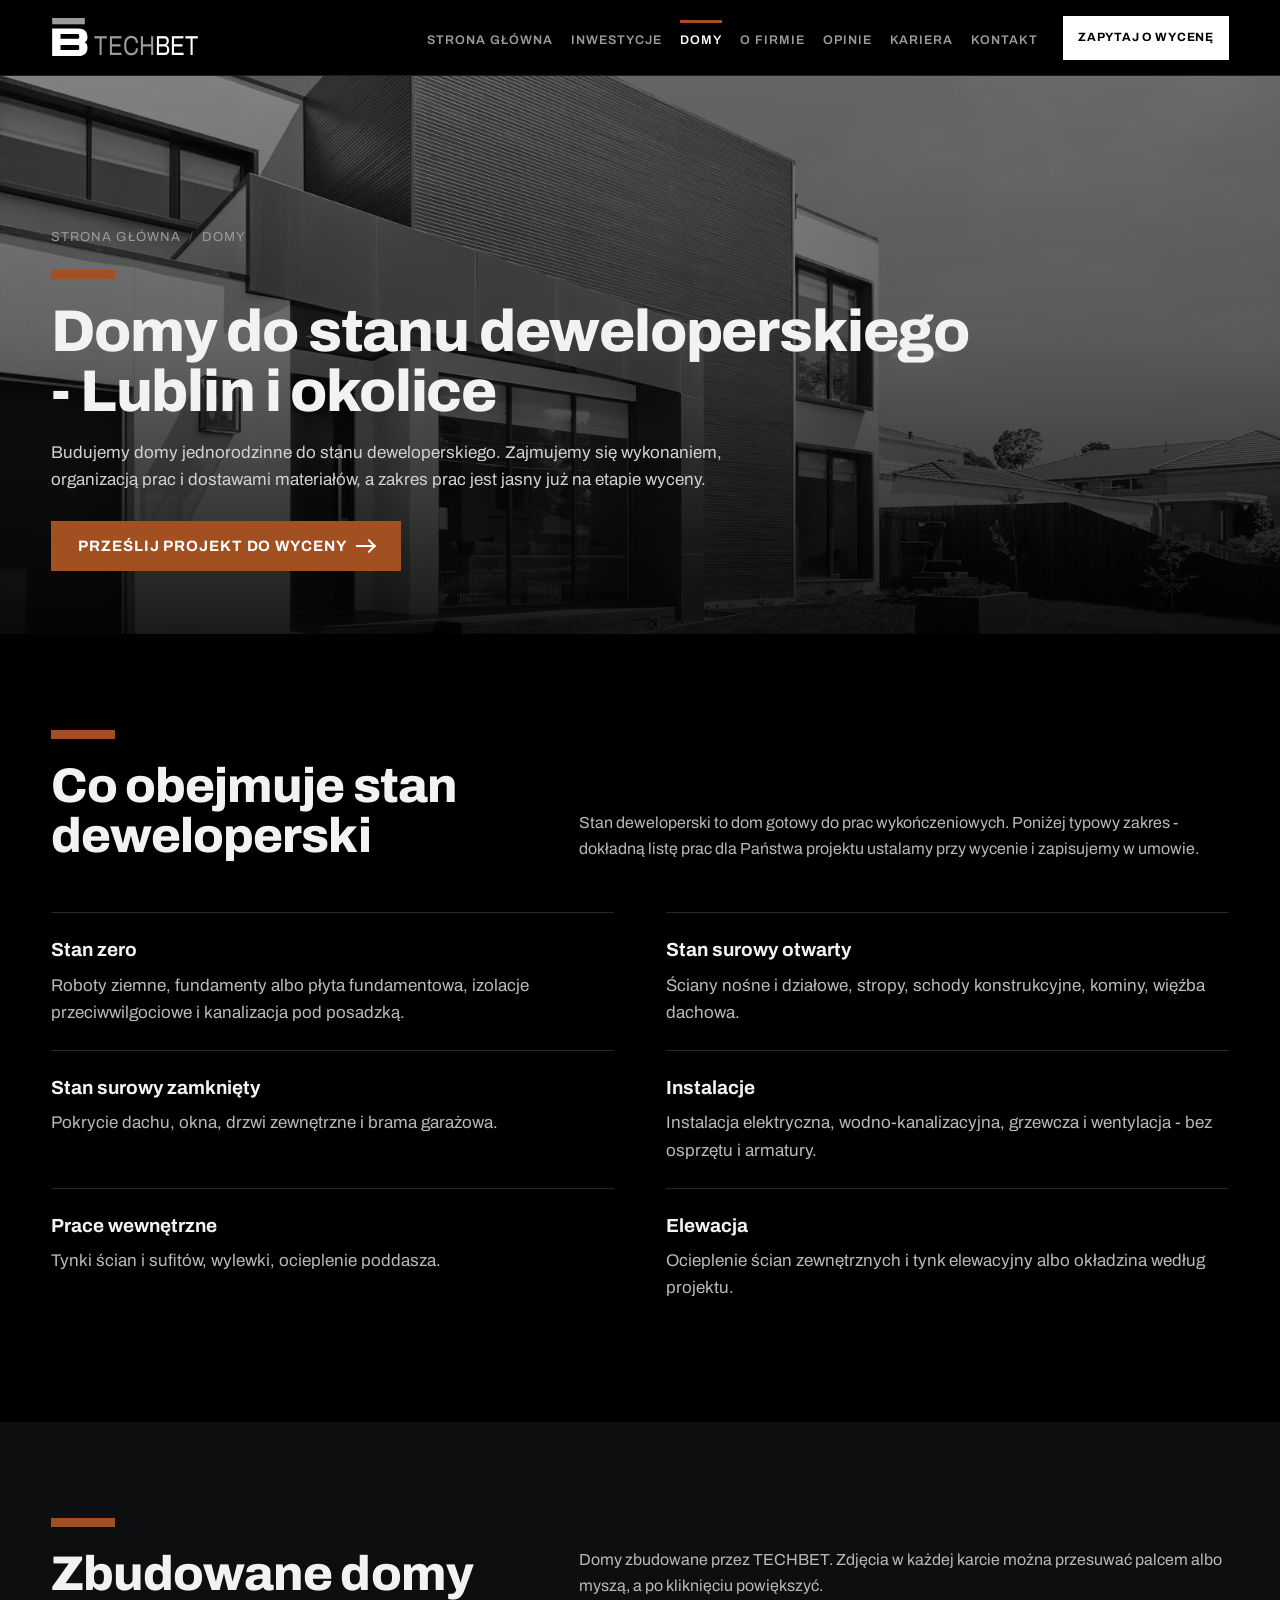
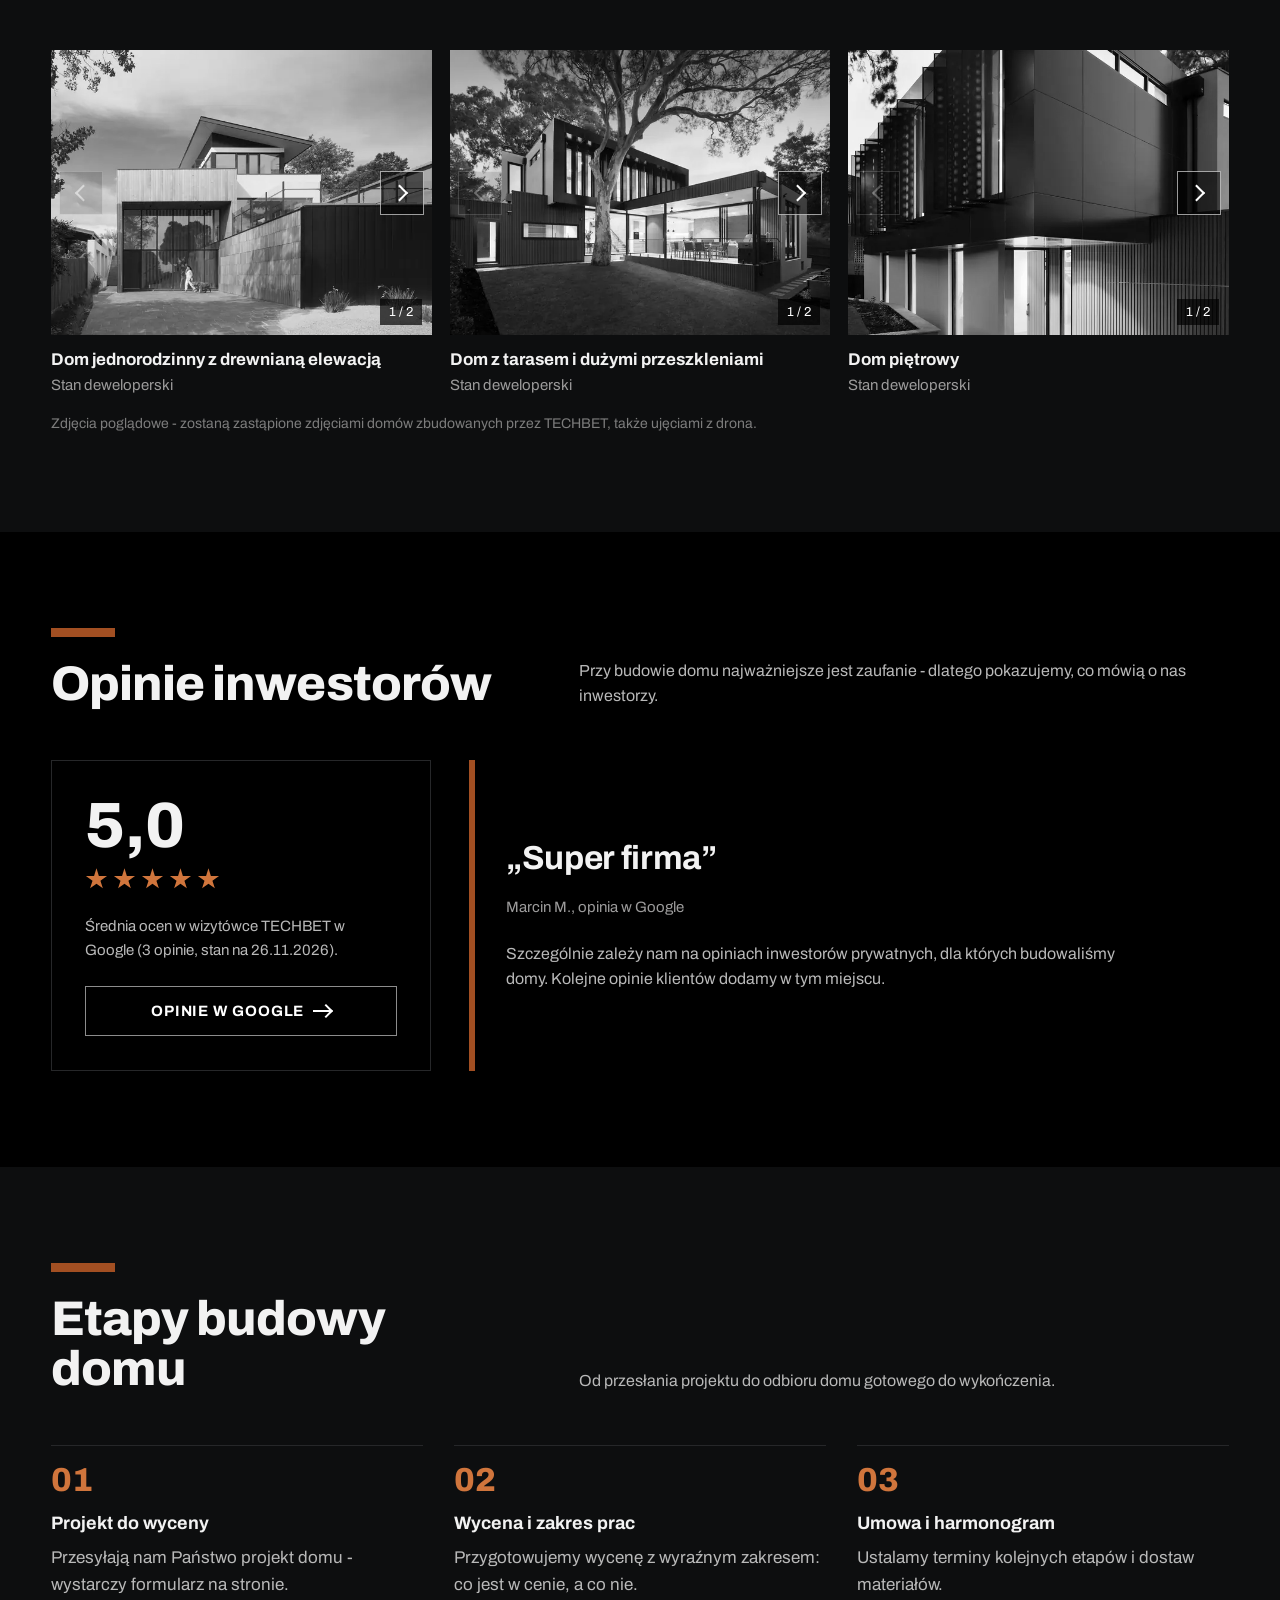
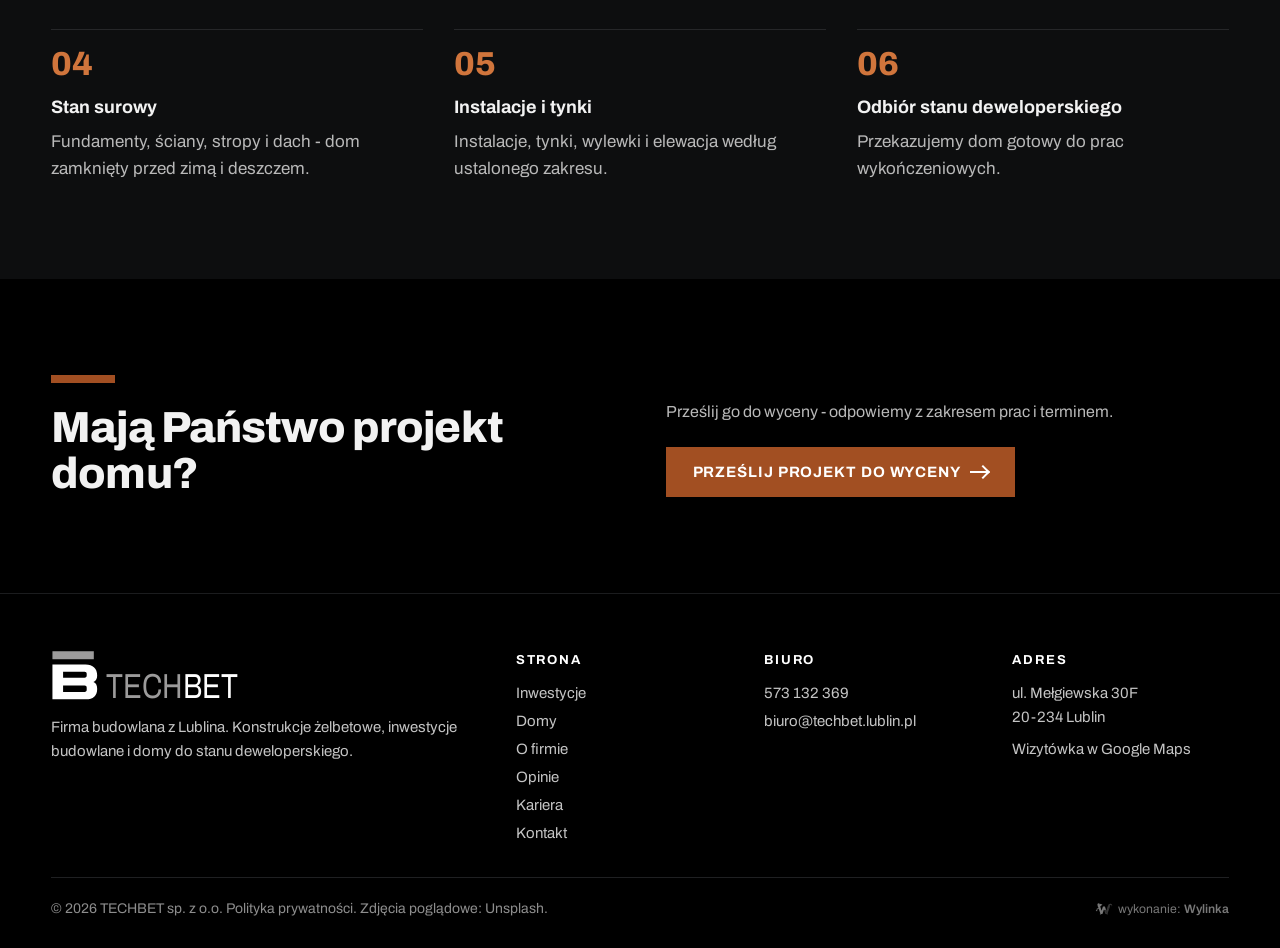
==== commit f48bb44e: "Czarny motyw wg uwag biura: jedno zdjecie z logo i haslem, szare menu z belka u gory, Inwestycje/Dom" ====
--- a/domy/index.html
+++ b/domy/index.html
@@ -4,194 +4,229 @@
 <meta charset="utf-8">
 <meta name="viewport" content="width=device-width, initial-scale=1">
 <title>Domy do stanu deweloperskiego Lublin - TECHBET</title>
-<meta name="description" content="Budowa domów do stanu deweloperskiego w Lublinie i okolicy: zakres prac, etapy budowy i realizacje. Prześlij projekt domu do wyceny.">
+<meta name="description" content="Budowa domów do stanu deweloperskiego w Lublinie i okolicy: zakres prac, etapy budowy, realizacje i opinie. Prześlij projekt domu do wyceny.">
 <meta name="robots" content="noindex, nofollow" data-podglad>
 <link rel="canonical" href="https://techbet.lublin.pl/domy/">
 <meta property="og:type" content="website">
 <meta property="og:locale" content="pl_PL">
 <meta property="og:title" content="Domy do stanu deweloperskiego Lublin - TECHBET">
-<meta property="og:description" content="Budowa domów do stanu deweloperskiego w Lublinie i okolicy: zakres prac, etapy budowy i realizacje. Prześlij projekt domu do wyceny.">
+<meta property="og:description" content="Budowa domów do stanu deweloperskiego w Lublinie i okolicy: zakres prac, etapy budowy, realizacje i opinie. Prześlij projekt domu do wyceny.">
 <meta property="og:url" content="https://techbet.lublin.pl/domy/">
-<meta property="og:image" content="https://techbet.lublin.pl/img/i-hero-1600.webp">
-<meta name="theme-color" content="#f5f0e8">
+<meta property="og:image" content="https://techbet.lublin.pl/img/hero-1600.webp">
+<meta name="theme-color" content="#000000">
 <link rel="icon" href="../img/favicon.svg" type="image/svg+xml">
 <link rel="icon" href="../img/favicon-48.png" sizes="48x48" type="image/png">
 <link rel="apple-touch-icon" href="../img/apple-touch-icon.png">
 <link rel="preload" href="../fonts/archivo-rdzen.woff2" as="font" type="font/woff2" crossorigin>
-<link rel="preload" as="image" type="image/webp" imagesrcset="../img/d-hero-640.webp 640w, ../img/d-hero-1024.webp 1024w, ../img/d-hero-1600.webp 1600w, ../img/d-hero-2000.webp 2000w" imagesizes="(max-width:760px) 120vh, max(59vw, 120vh)" fetchpriority="high">
+<link rel="preload" as="image" type="image/webp" imagesrcset="../img/d-hero-640.webp 640w, ../img/d-hero-1024.webp 1024w, ../img/d-hero-1600.webp 1600w, ../img/d-hero-2000.webp 2000w" imagesizes="max(100vw, 120vh)" fetchpriority="high">
 <style>
 @font-face{font-family:"Archivo";font-style:normal;font-weight:400 800;font-display:swap;src:url(../fonts/archivo-rdzen.woff2) format("woff2");unicode-range:U+0020-007E,U+00A0,U+00A9,U+00AB,U+00B0,U+00B7,U+00BB,U+00D3,U+00D7,U+00F3,U+2013,U+2018-2019,U+201C-201E,U+2026}
 @font-face{font-family:"Archivo";font-style:normal;font-weight:400 800;font-display:swap;src:url(../fonts/archivo-pl.woff2) format("woff2");unicode-range:U+0104-0107,U+0118-0119,U+0141-0144,U+015A-015B,U+0179-017C}
-:root{--czern:#111213;--grafit:#1c1e21;--szary:#9c9b9b;--szary-t:#6f6e6e;--jasny:#eef0f2;--bial:#fff;--bez:#f5f0e8;--piasek:#e8ddcd;--miedz:#a24f22;--miedz-j:#c0662f;--hh:72px;--wrap:min(92vw,1720px)}
+:root{--tlo:#000;--tlo2:#0d0e0f;--tlo3:#17181a;--linia:#262729;--tekst:#f2f2f2;--tekst2:#b9b9b9;--szary:#9c9b9b;--miedz:#a24f22;--miedz-j:#d0753c;--hh:76px;--wrap:min(92vw,1720px)}
 *{box-sizing:border-box;margin:0;padding:0}
-html{scroll-behavior:smooth;scroll-padding-top:var(--hh)}
-body{font-family:"Archivo",system-ui,-apple-system,"Segoe UI",sans-serif;color:var(--czern);background:#fff;font-size:17px;line-height:1.55;-webkit-font-smoothing:antialiased;overflow-x:hidden}
+html{scroll-behavior:smooth;scroll-padding-top:var(--hh);background:var(--tlo)}
+body{font-family:"Archivo",system-ui,-apple-system,"Segoe UI",sans-serif;color:var(--tekst);background:var(--tlo);font-size:17px;line-height:1.6;-webkit-font-smoothing:antialiased;overflow-x:hidden}
 img{display:block;max-width:100%}
 a{color:inherit}
-button{font:inherit;cursor:pointer}
+button{font:inherit;cursor:pointer;color:inherit}
 .wrap{width:var(--wrap);margin:0 auto}
 .sr{position:absolute;width:1px;height:1px;overflow:hidden;clip:rect(0 0 0 0);white-space:nowrap}
 
-/* przyciski: prostokatne, ostre jak belka z logo */
-.btn{display:inline-flex;align-items:center;justify-content:center;gap:.6em;min-height:50px;padding:0 26px;font-weight:700;font-size:16px;text-decoration:none;border:2px solid transparent;transition:background .2s,color .2s,border-color .2s}
-.btn-b{background:#fff;color:var(--czern)}
-.btn-b:hover{background:var(--szary);color:#fff}
-.btn-c{background:var(--czern);color:#fff}
-.btn-c:hover{background:#2c2f33}
+/* belka nad tekstem - motyw z logo (belka nad litera B) */
+.belka{display:block;width:clamp(56px,5vw,96px);height:clamp(8px,.7vw,12px);background:var(--szary);margin-bottom:22px}
+.m .belka,.belka.m{background:var(--miedz)}
+
+/* przyciski: prostokatne, ostre */
+.btn{display:inline-flex;align-items:center;justify-content:center;gap:.6em;min-height:50px;padding:0 26px;font-weight:700;font-size:15px;letter-spacing:.06em;text-transform:uppercase;text-decoration:none;border:1px solid transparent;transition:background .25s,color .25s,border-color .25s}
+.btn-b{background:#fff;color:#000}
+.btn-b:hover{background:var(--szary);color:#000}
+.btn-o{border-color:rgba(255,255,255,.55);color:#fff;background:transparent}
+.btn-o:hover{background:#fff;color:#000}
 .btn-m{background:var(--miedz);color:#fff}
 .btn-m:hover{background:#86401a}
 .btn .str{display:inline-block;width:18px;height:2px;background:currentColor;position:relative}
-.btn .str::after{content:"";position:absolute;right:0;top:-4px;width:8px;height:8px;border-top:2px solid currentColor;border-right:2px solid currentColor;transform:rotate(45deg);transform-origin:center}
-
-/* naglowek */
-.top{position:sticky;top:0;z-index:50;height:var(--hh);background:#fff;border-bottom:1px solid #e3e5e8}
-.top .wrap{height:100%;display:flex;align-items:center;gap:28px}
-.logo{display:block;width:176px;flex:none}
+.btn .str::after{content:"";position:absolute;right:0;top:-4px;width:8px;height:8px;border-top:2px solid currentColor;border-right:2px solid currentColor;transform:rotate(45deg)}
+
+/* naglowek: szare odnosniki, podkreslenie u gory jak belka w logo */
+.top{position:sticky;top:0;z-index:50;height:var(--hh);background:#000;border-bottom:1px solid #1b1c1e}
+.top .wrap{height:100%;display:flex;align-items:center;gap:clamp(18px,2vw,36px)}
+.logo{display:block;width:clamp(150px,11vw,184px);flex:none}
 .logo svg{display:block;width:100%;height:auto}
-.menu{display:flex;gap:30px;margin-left:auto;list-style:none}
-.menu a{text-decoration:none;font-weight:600;font-size:16px;padding:6px 0;border-bottom:3px solid transparent}
-.menu a:hover{border-color:var(--szary)}
-.menu a.akt{border-color:var(--czern)}
-.top .tel{font-weight:700;text-decoration:none;white-space:nowrap}
-.top .btn{min-height:44px;padding:0 20px;font-size:15px}
+.menu{display:flex;gap:clamp(16px,1.7vw,32px);margin-left:auto;list-style:none}
+.menu a{position:relative;display:block;text-decoration:none;font-weight:600;font-size:13.5px;letter-spacing:.1em;text-transform:uppercase;color:var(--szary);padding:10px 0 6px;transition:color .2s}
+.menu a::before{content:"";position:absolute;left:0;top:0;width:100%;height:3px;background:var(--szary);transform:scaleX(0);transform-origin:left;transition:transform .25s ease}
+.menu a:hover,.menu a.akt{color:#fff}
+.menu a:hover::before,.menu a.akt::before{transform:scaleX(1)}
+.menu a.md::before{background:var(--miedz)}
+.menu .tel-m{display:none}
+.top .btn{min-height:44px;padding:0 18px;font-size:13px}
 .burger{display:none;margin-left:auto;width:48px;height:48px;border:0;background:none;position:relative}
-.burger span,.burger span::before,.burger span::after{position:absolute;left:12px;width:24px;height:2px;background:var(--czern);content:"";transition:transform .2s}
+.burger span,.burger span::before,.burger span::after{position:absolute;left:12px;width:24px;height:2px;background:#fff;content:"";transition:transform .2s}
 .burger span{top:23px}.burger span::before{left:0;top:-8px}.burger span::after{left:0;top:8px}
 .burger[aria-expanded=true] span{background:transparent}
 .burger[aria-expanded=true] span::before{transform:translateY(8px) rotate(45deg)}
 .burger[aria-expanded=true] span::after{transform:translateY(-8px) rotate(-45deg)}
 
-/* pierwszy ekran: dwie drogi */
-.hero{min-height:calc(100svh - var(--hh));display:flex;flex-direction:column}
-.pas{background:#fff}
-.pas .wrap{display:flex;align-items:center;justify-content:space-between;gap:24px;padding:18px 0 20px}
-.pas h1{font-size:clamp(21px,1.75vw,32px);line-height:1.2;font-weight:700;letter-spacing:-.01em}
-.pas p{color:var(--szary-t);font-size:15px;white-space:nowrap}
-.drogi{flex:1 1 auto;display:grid;grid-template-columns:minmax(0,1fr) minmax(0,1fr);min-height:440px}
-.droga{position:relative;display:flex;align-items:flex-end;overflow:hidden;text-decoration:none;isolation:isolate}
-.droga img{position:absolute;inset:0;width:100%;height:100%;object-fit:cover;z-index:-2;transition:transform .8s ease}
-.droga:hover img{transform:scale(1.03)}
-.droga::before{content:"";position:absolute;inset:0;z-index:-1}
-.d-inw{color:#fff}
-.d-inw::before{background:linear-gradient(to top,rgba(12,12,13,.9) 0%,rgba(12,12,13,.55) 45%,rgba(12,12,13,.15) 100%)}
-.d-dom{color:var(--czern)}
-.d-dom::before{background:linear-gradient(to top,rgba(245,240,232,.97) 0%,rgba(245,240,232,.86) 38%,rgba(245,240,232,0) 72%)}
-.tresc{width:100%;padding:0 clamp(20px,4vw,72px) clamp(28px,5vh,64px)}
-.d-inw .tresc{padding-left:max(4vw,calc((100vw - var(--wrap))/2))}
-.znak{display:flex;align-items:center;gap:clamp(12px,1.2vw,20px);margin-bottom:12px}
-.znak svg{width:clamp(38px,3.6vw,64px);height:auto;flex:none}
-.znak h2{font-size:clamp(40px,4.6vw,84px);line-height:1;font-weight:800;letter-spacing:-.025em}
-.tresc p{font-size:clamp(16px,1.15vw,20px);max-width:34em;margin-bottom:24px}
-.d-inw .tresc p{color:#dcdcdc}
-.d-dom .tresc p{color:#3a3530}
+/* pierwszy ekran: jedno zdjecie, duze logo i haslo */
+.hero{position:relative;min-height:calc(100svh - var(--hh));display:flex;align-items:center;justify-content:center;overflow:hidden;isolation:isolate;text-align:center}
+.hero>img{position:absolute;inset:0;width:100%;height:100%;object-fit:cover;z-index:-2}
+.hero::before{content:"";position:absolute;inset:0;z-index:-1;background:radial-gradient(ellipse 60% 45% at 50% 50%,rgba(0,0,0,.42) 0%,rgba(0,0,0,0) 100%),linear-gradient(to bottom,rgba(0,0,0,.62) 0%,rgba(0,0,0,.52) 45%,rgba(0,0,0,.84) 100%)}
+.hero .srodek{width:var(--wrap);padding:clamp(48px,8vh,96px) 0 clamp(56px,9vh,110px)}
+.hero .duze-logo{display:block;width:min(86vw,980px);margin:0 auto;opacity:.86}
+.hero .duze-logo svg{display:block;width:100%;height:auto}
+.hero h1{margin-top:clamp(26px,4vh,48px);font-size:clamp(19px,2.3vw,42px);line-height:1.25;font-weight:600;letter-spacing:.14em;text-transform:uppercase;color:rgba(255,255,255,.9)}
+.hero .pod{margin:clamp(14px,2vh,22px) auto 0;max-width:52em;color:#c9c9c9;font-size:clamp(15px,1.05vw,18px)}
+.hero .akcje{margin-top:clamp(26px,4vh,44px);display:flex;gap:14px;justify-content:center;flex-wrap:wrap}
+
+/* dwie drogi: inwestycje i domy z odstepem */
+.drogi{display:grid;grid-template-columns:minmax(0,1fr) minmax(0,1fr);gap:clamp(12px,1.3vw,24px);padding:clamp(12px,1.3vw,24px)}
+.droga{position:relative;display:flex;align-items:flex-end;height:clamp(360px,40vw,780px);overflow:hidden;text-decoration:none;isolation:isolate;background:#111}
+.droga img{position:absolute;inset:0;width:100%;height:100%;object-fit:cover;z-index:-2}
+.droga::after{content:"";position:absolute;inset:0;z-index:-1;background:linear-gradient(to top,rgba(0,0,0,.78) 0%,rgba(0,0,0,.25) 45%,rgba(0,0,0,0) 70%)}
+.droga .tresc{padding:0 clamp(22px,3vw,60px) clamp(26px,3.4vw,60px)}
+.droga h2{position:relative;display:inline-block;padding-top:clamp(14px,1.2vw,20px);font-size:clamp(34px,4.2vw,80px);line-height:1;font-weight:800;letter-spacing:.04em;text-transform:uppercase;color:#fff}
+.droga h2::before{content:"";position:absolute;left:0;top:0;width:100%;height:clamp(6px,.6vw,10px);background:var(--szary);transform:scaleX(0);transform-origin:left;transition:transform .45s ease}
+.droga.d-dom h2::before{background:var(--miedz)}
+.droga p{margin-top:12px;color:#d6d6d6;font-size:clamp(15px,1.05vw,18px);max-width:30em}
+.droga .wiecej{display:inline-block;margin-top:14px;font-size:13px;font-weight:700;letter-spacing:.12em;text-transform:uppercase;color:#fff}
+.droga.d-dom .wiecej{color:var(--miedz-j)}
+.droga:hover h2::before,.droga:focus-visible h2::before,.droga.wid h2::before{transform:scaleX(1)}
+
+/* czarno-biale zdjecia, kolor po najechaniu (na telefonie po wejsciu w widok) */
+.bw{filter:grayscale(1);transition:filter .7s ease,transform .8s ease}
+.droga:hover .bw,.droga:focus-visible .bw,.karta:hover .bw,.karta:focus-within .bw,.wid .bw,.bw.wid{filter:grayscale(0)}
+.droga:hover .bw{transform:scale(1.03)}
+
+/* licznik */
+.licznik{border-top:1px solid var(--linia);border-bottom:1px solid var(--linia);background:var(--tlo2)}
+.licznik .wrap{display:grid;grid-template-columns:repeat(3,minmax(0,1fr));gap:0}
+.licznik .poz{padding:clamp(30px,3.6vw,60px) clamp(10px,2vw,40px);text-align:center;border-left:1px solid var(--linia)}
+.licznik .poz:first-child{border-left:0}
+.licznik b{display:block;font-size:clamp(44px,5.4vw,104px);line-height:1;font-weight:800;letter-spacing:-.02em;color:#fff;font-variant-numeric:tabular-nums}
+.licznik b.m{color:var(--miedz-j)}
+.licznik span{display:block;margin-top:12px;font-size:clamp(13px,.95vw,15px);letter-spacing:.14em;text-transform:uppercase;color:var(--szary)}
+.licznik .przyp{grid-column:1/-1;text-align:center;font-size:13px;color:#7c7c7c;padding:0 0 18px}
 
 /* sekcje */
-.sek{padding:clamp(64px,8vw,128px) 0}
-.belka{display:block;width:clamp(64px,6vw,108px);height:clamp(10px,.9vw,16px);margin-bottom:22px}
-.glowa{display:grid;grid-template-columns:minmax(0,5fr) minmax(0,7fr);gap:clamp(24px,5vw,96px);align-items:end;margin-bottom:clamp(36px,4vw,64px)}
-.glowa h2{font-size:clamp(36px,4vw,68px);line-height:1.02;font-weight:800;letter-spacing:-.025em}
-.glowa p{font-size:clamp(17px,1.2vw,20px);max-width:44em}
+.sek{padding:clamp(64px,7.5vw,128px) 0}
+.sek.t2{background:var(--tlo2)}
+.glowa{display:grid;grid-template-columns:minmax(0,5fr) minmax(0,7fr);gap:clamp(24px,5vw,96px);align-items:end;margin-bottom:clamp(34px,4vw,60px)}
+.glowa h2{font-size:clamp(34px,3.8vw,66px);line-height:1.03;font-weight:800;letter-spacing:-.02em}
+.glowa p{font-size:clamp(16px,1.15vw,19px);color:var(--tekst2);max-width:44em}
 .glowa p+p{margin-top:12px}
 
-.s-inw{background:var(--czern);color:#fff}
-.s-inw .belka{background:var(--szary)}
-.s-inw .glowa p{color:#cfcfcf}
-.s-dom{background:var(--bez)}
-.s-dom .belka{background:var(--miedz)}
-.s-dom .glowa p{color:#3a3530}
-
-/* portfolio: przesuwane palcem i mysza */
-.tasma{display:grid;grid-auto-flow:column;grid-auto-columns:calc((100% - 3*20px)/4);gap:20px;overflow-x:auto;scroll-snap-type:x mandatory;scrollbar-width:none;cursor:grab;padding-bottom:4px}
-.tasma::-webkit-scrollbar{display:none}
-.tasma.ciag{cursor:grabbing;scroll-snap-type:none}
-.tasma.ciag *{pointer-events:none}
-.kafel{scroll-snap-align:start;min-width:0}
-.kafel button{display:block;width:100%;border:0;padding:0;background:none;position:relative;aspect-ratio:4/3;overflow:hidden}
-.kafel button::before{content:"";position:absolute;left:0;top:0;width:42%;height:8px;z-index:1}
-.s-inw .kafel button::before{background:var(--szary)}
-.s-dom .kafel button::before{background:var(--miedz)}
-.kafel img{width:100%;height:100%;object-fit:cover;transition:transform .6s ease}
-.kafel button:hover img{transform:scale(1.04)}
-.kafel h3{font-size:18px;font-weight:700;margin-top:14px;line-height:1.3}
-.kafel p{font-size:15px;margin-top:2px}
-.s-inw .kafel p{color:#a9a9a9}
-.s-dom .kafel p{color:#6b6157}
-.s-dom .kafel button{background:#fff}
-.nawig{display:flex;align-items:center;justify-content:space-between;gap:20px;margin-top:28px}
-.nawig .strz{display:flex;gap:10px}
-.strz button{width:52px;height:52px;border:2px solid currentColor;background:none;color:inherit;position:relative}
-.strz button::after{content:"";position:absolute;left:50%;top:50%;width:11px;height:11px;border-top:2px solid currentColor;border-right:2px solid currentColor}
-.strz .nast::after{transform:translate(-70%,-50%) rotate(45deg)}
-.strz .pop::after{transform:translate(-30%,-50%) rotate(-135deg)}
-.strz button:hover{background:currentColor}
-.s-inw .strz button:hover::after{border-color:var(--czern)}
-.s-dom .strz button:hover::after{border-color:var(--bez)}
-.nawig small{font-size:14px;opacity:.75}
-
-/* zakres prac */
-.s-zak{background:#fff}
+/* zakladki realizacji */
+.zakl{display:flex;gap:0;margin-bottom:28px;border-bottom:1px solid var(--linia)}
+.zakl button{position:relative;background:none;border:0;padding:16px 26px 14px;font-size:14px;font-weight:700;letter-spacing:.12em;text-transform:uppercase;color:var(--szary)}
+.zakl button::before{content:"";position:absolute;left:0;top:0;width:100%;height:3px;background:var(--szary);transform:scaleX(0);transform-origin:left;transition:transform .25s}
+.zakl button.md::before{background:var(--miedz)}
+.zakl button[aria-selected=true]{color:#fff}
+.zakl button[aria-selected=true]::before,.zakl button:hover::before{transform:scaleX(1)}
+.panel[hidden]{display:none}
+
+/* karty realizacji */
+.siatka{display:grid;grid-template-columns:repeat(3,minmax(0,1fr));gap:clamp(14px,1.4vw,26px)}
+.karta{min-width:0}
+.karta .foto{display:block;width:100%;border:0;padding:0;background:#111;position:relative;aspect-ratio:4/3;overflow:hidden}
+.karta .foto::before{content:"";position:absolute;left:0;top:0;width:42%;height:6px;z-index:1;background:var(--szary);transform:scaleX(0);transform-origin:left;transition:transform .35s}
+.m .karta .foto::before,.karta.m .foto::before{background:var(--miedz)}
+.karta:hover .foto::before,.karta.wid .foto::before{transform:scaleX(1)}
+.karta .foto img{width:100%;height:100%;object-fit:cover}
+.karta h3{font-size:clamp(17px,1.2vw,20px);font-weight:700;margin-top:14px;line-height:1.3}
+.karta p{font-size:15px;margin-top:2px;color:var(--szary)}
+.nawig{display:flex;align-items:center;justify-content:space-between;gap:20px;margin-top:32px;flex-wrap:wrap}
+
+/* galeria w karcie (przesuwana palcem i mysza) */
+.mini{position:relative}
+.tor{display:flex;overflow-x:auto;scroll-snap-type:x mandatory;scrollbar-width:none;cursor:grab}
+.tor::-webkit-scrollbar{display:none}
+.tor.ciag{cursor:grabbing;scroll-snap-type:none}
+.tor.ciag *{pointer-events:none}
+.tor .foto{flex:0 0 100%;scroll-snap-align:start}
+.mini .licz{position:absolute;right:10px;bottom:10px;z-index:2;background:rgba(0,0,0,.7);color:#fff;font-size:13px;padding:3px 9px}
+.mini .mp,.mini .mn{position:absolute;top:50%;margin-top:-22px;z-index:2;width:44px;height:44px;border:1px solid rgba(255,255,255,.6);background:rgba(0,0,0,.55)}
+.mini .mp{left:8px}.mini .mn{right:8px}
+.mini .mp::after,.mini .mn::after{content:"";position:absolute;left:50%;top:50%;width:10px;height:10px;border-top:2px solid #fff;border-right:2px solid #fff}
+.mini .mn::after{transform:translate(-70%,-50%) rotate(45deg)}
+.mini .mp::after{transform:translate(-30%,-50%) rotate(-135deg)}
+.mini button:disabled{opacity:.25;cursor:default}
+
+/* budowalismy dla */
+.loga{display:grid;grid-template-columns:repeat(6,minmax(0,1fr));gap:1px;background:var(--linia);border:1px solid var(--linia)}
+.loga li{list-style:none;background:var(--tlo);display:flex;align-items:center;justify-content:center;min-height:clamp(96px,8vw,140px);padding:16px;text-align:center;color:#6c6c6c;font-size:13px;letter-spacing:.12em;text-transform:uppercase}
+.uwaga{margin-top:16px;font-size:14px;color:#7c7c7c}
+
+/* opinie */
+.opinie{display:grid;grid-template-columns:minmax(0,4fr) minmax(0,8fr);gap:clamp(20px,3vw,56px);align-items:stretch}
+.ocena{border:1px solid var(--linia);padding:clamp(24px,2.6vw,44px);display:flex;flex-direction:column;justify-content:space-between;gap:24px}
+.ocena b{display:block;font-size:clamp(56px,5vw,92px);line-height:1;font-weight:800}
+.gw{display:flex;gap:6px;margin-top:10px}
+.gw i{display:block;width:22px;height:22px;background:var(--miedz-j);clip-path:polygon(50% 0,61% 35%,98% 35%,68% 57%,79% 91%,50% 70%,21% 91%,32% 57%,2% 35%,39% 35%)}
+.ocena p{color:var(--tekst2);font-size:15px}
+.cyt{border-left:6px solid var(--miedz);padding:clamp(10px,1vw,16px) 0 clamp(10px,1vw,16px) clamp(20px,2.4vw,44px);display:flex;flex-direction:column;justify-content:center}
+.cyt blockquote{font-size:clamp(26px,2.6vw,46px);line-height:1.2;font-weight:700;letter-spacing:-.01em}
+.cyt figcaption{margin-top:16px;color:var(--szary);font-size:15px}
+.cyt .dop{margin-top:22px;color:var(--tekst2);font-size:16px;max-width:40em}
+
+/* trzy punkty */
 .trzy{display:grid;grid-template-columns:repeat(3,minmax(0,1fr));gap:clamp(24px,3vw,56px)}
-.trzy div{border-top:2px solid #e3e5e8;padding-top:22px;position:relative}
-.trzy div::before{content:"";position:absolute;left:0;top:-2px;width:72px;height:10px;background:var(--czern)}
-.trzy h3{font-size:clamp(21px,1.6vw,28px);font-weight:700;margin:8px 0 10px;line-height:1.2}
-.trzy p{color:#4a4d52}
-
-/* dron */
-.s-dron{background:var(--jasny);padding:0}
-.dron{display:grid;grid-template-columns:minmax(0,7fr) minmax(0,5fr);align-items:stretch}
-.dron figure{position:relative;min-height:clamp(320px,38vw,640px)}
-.dron figure button{position:absolute;inset:0;border:0;padding:0;background:none}
-.dron figure img{width:100%;height:100%;object-fit:cover}
-.dron .opis{padding:clamp(40px,5vw,96px) clamp(24px,4vw,80px);align-self:center;max-width:720px}
-.dron .belka{background:var(--czern)}
-.dron h2{font-size:clamp(32px,3.2vw,56px);line-height:1.05;font-weight:800;letter-spacing:-.02em;margin-bottom:18px}
-.dron p{font-size:clamp(17px,1.15vw,20px);color:#3e4146}
-
-/* kontakt */
-.s-kon{background:#fff}
+.trzy div{border-top:1px solid var(--linia);padding-top:22px;position:relative}
+.trzy div::before{content:"";position:absolute;left:0;top:-1px;width:64px;height:8px;background:var(--szary)}
+.trzy h3{font-size:clamp(20px,1.5vw,26px);font-weight:700;margin:8px 0 10px;line-height:1.2}
+.trzy p{color:var(--tekst2)}
+
+/* kontakt i formularz */
 .kon{display:grid;grid-template-columns:minmax(0,5fr) minmax(0,7fr);gap:clamp(32px,5vw,96px)}
-.kon h2{font-size:clamp(36px,4vw,68px);line-height:1.02;font-weight:800;letter-spacing:-.025em;margin-bottom:20px}
-.kon .belka{background:var(--czern)}
+.kon h2{font-size:clamp(34px,3.8vw,66px);line-height:1.03;font-weight:800;letter-spacing:-.02em;margin-bottom:18px}
+.kon>div>p{color:var(--tekst2)}
 .dane{list-style:none;margin-top:28px;display:grid;gap:18px}
-.dane li{border-top:1px solid #e3e5e8;padding-top:14px}
-.dane b{display:block;font-size:14px;color:var(--szary-t);font-weight:600}
-.dane a{font-size:clamp(19px,1.4vw,24px);font-weight:700;text-decoration:none}
+.dane li{border-top:1px solid var(--linia);padding-top:14px}
+.dane b{display:block;font-size:13px;letter-spacing:.12em;text-transform:uppercase;color:var(--szary);font-weight:600;margin-bottom:2px}
+.dane a{font-size:clamp(18px,1.35vw,23px);font-weight:700;text-decoration:none}
 .dane a:hover{text-decoration:underline}
 .dane span{font-size:18px}
-form{background:var(--jasny);padding:clamp(24px,3vw,48px);display:grid;grid-template-columns:minmax(0,1fr) minmax(0,1fr);gap:16px 18px;align-content:start}
+form{background:var(--tlo3);padding:clamp(22px,3vw,48px);display:grid;grid-template-columns:minmax(0,1fr) minmax(0,1fr);gap:16px 18px;align-content:start}
 form .cala{grid-column:1/-1}
-label{display:block;font-size:14px;font-weight:600;margin-bottom:6px}
-input,select,textarea{width:100%;font:inherit;font-size:16px;padding:12px 14px;border:1px solid #c9cdd2;background:#fff;color:var(--czern);border-radius:0}
+label{display:block;font-size:13px;letter-spacing:.06em;font-weight:600;margin-bottom:6px;color:#d0d0d0}
+input,select,textarea{width:100%;font:inherit;font-size:16px;padding:12px 14px;border:1px solid #3a3b3e;background:#0b0b0c;color:#fff;border-radius:0}
 textarea{min-height:120px;resize:vertical}
-input:focus,select:focus,textarea:focus{outline:2px solid var(--czern);outline-offset:0;border-color:var(--czern)}
+input:focus,select:focus,textarea:focus{outline:2px solid #fff;outline-offset:0;border-color:#fff}
+input[type=file]{padding:10px}
 .wybor{display:flex;gap:10px}
-.wybor label{flex:1;margin:0;display:flex;align-items:center;justify-content:center;gap:8px;min-height:50px;border:2px solid #c9cdd2;background:#fff;font-size:16px;cursor:pointer}
-.wybor input{width:auto;accent-color:var(--czern)}
-.wybor label:has(input:checked){border-color:var(--czern)}
+.wybor label{flex:1;margin:0;display:flex;align-items:center;justify-content:center;gap:8px;min-height:50px;border:1px solid #3a3b3e;background:#0b0b0c;font-size:15px;cursor:pointer;color:#fff}
+.wybor input{width:auto;accent-color:var(--miedz)}
+.wybor label:has(input:checked){border-color:#fff}
+.zgoda{display:flex!important;gap:10px;align-items:flex-start;font-weight:400!important;letter-spacing:0!important;font-size:14px!important;color:var(--tekst2)!important}
+.zgoda input{width:auto;margin-top:4px;accent-color:var(--miedz)}
 form .btn{justify-self:start}
-.info{font-size:14px;color:#4a4d52}
-.wynik{font-weight:600}
+.wynik{font-weight:600;font-size:15px;color:#fff}
+
+/* mapa google - wizytowka firmy */
+.mapa{position:relative;background:var(--tlo2)}
+.mapa iframe{display:block;width:100%;height:clamp(340px,40vw,560px);border:0;filter:grayscale(.35) contrast(1.05)}
+.mapa .pasek{display:flex;align-items:center;justify-content:space-between;gap:16px;flex-wrap:wrap;padding:22px 0}
+.mapa .pasek p{color:var(--tekst2)}
 
 /* stopka */
-.stopka{background:var(--czern);color:#d4d4d4;padding:56px 0 28px;font-size:15px}
+.stopka{background:#000;border-top:1px solid #1b1c1e;color:#c4c4c4;padding:56px 0 28px;font-size:15px}
 .stopka .wrap{display:grid;grid-template-columns:minmax(0,2fr) repeat(3,minmax(0,1fr));gap:32px}
 .stopka .logo{width:190px;margin-bottom:14px}
-.stopka h3{font-size:15px;color:#fff;margin-bottom:8px}
+.stopka h3{font-size:13px;letter-spacing:.14em;text-transform:uppercase;color:#fff;margin-bottom:10px}
 .stopka a{text-decoration:none}
 .stopka a:hover{text-decoration:underline}
 .stopka ul{list-style:none;display:grid;gap:4px}
-.spod{grid-column:1/-1;display:flex;flex-wrap:wrap;justify-content:space-between;align-items:center;gap:12px;border-top:1px solid #2c2e31;padding-top:20px;font-size:14px;color:#a3a3a3}
+.spod{grid-column:1/-1;display:flex;flex-wrap:wrap;justify-content:space-between;align-items:center;gap:12px;border-top:1px solid #1f2022;padding-top:20px;font-size:14px;color:#8d8d8d}
 
 /* pasek na telefonie po przewinieciu */
 .mob{display:none}
 
 /* powiekszenie zdjec */
-.lb{position:fixed;inset:0;z-index:100;background:rgba(10,10,11,.94);display:none;align-items:center;justify-content:center;padding:56px 64px}
+.lb{position:fixed;inset:0;z-index:100;background:rgba(0,0,0,.95);display:none;align-items:center;justify-content:center;padding:56px 64px}
 .lb.on{display:flex}
 .lb img{max-width:100%;max-height:100%;object-fit:contain}
-.lb button{position:absolute;width:52px;height:52px;border:2px solid #fff;background:rgba(0,0,0,.4);color:#fff}
+.lb button{position:absolute;width:52px;height:52px;border:1px solid #fff;background:rgba(0,0,0,.4);color:#fff}
 .lb .zam{top:14px;right:14px}
-.lb .zam::before,.lb .zam::after{content:"";position:absolute;left:12px;top:23px;width:24px;height:2px;background:#fff;transform:rotate(45deg)}
+.lb .zam::before,.lb .zam::after{content:"";position:absolute;left:13px;top:24px;width:24px;height:2px;background:#fff;transform:rotate(45deg)}
 .lb .zam::after{transform:rotate(-45deg)}
 .lb .pop,.lb .nast{top:50%;margin-top:-26px}
 .lb .pop{left:10px}.lb .nast{right:10px}
@@ -200,6 +235,52 @@
 .lb .pop::after{transform:translate(-30%,-50%) rotate(-135deg)}
 .lb p{position:absolute;bottom:16px;left:0;right:0;text-align:center;color:#e5e5e5;font-size:15px}
 
+/* ===== podstrony ===== */
+.ph{position:relative;min-height:clamp(420px,62vh,720px);display:flex;align-items:flex-end;overflow:hidden;isolation:isolate}
+.ph>img{position:absolute;inset:0;width:100%;height:100%;object-fit:cover;z-index:-2}
+.ph::before{content:"";position:absolute;inset:0;z-index:-1;background:linear-gradient(to top,rgba(0,0,0,.88) 0%,rgba(0,0,0,.5) 55%,rgba(0,0,0,.35) 100%)}
+.ph .wrap{padding:clamp(40px,6vh,72px) 0 clamp(40px,7vh,84px)}
+.ph h1,.pn h1{font-size:clamp(36px,4.6vw,84px);line-height:1.02;font-weight:800;letter-spacing:-.02em;max-width:16em}
+.lead{margin-top:18px;font-size:clamp(17px,1.25vw,21px);color:#d2d2d2;max-width:44em}
+.ph .btn,.pn .btn{margin-top:28px}
+.pn{padding:clamp(48px,6vw,96px) 0 clamp(36px,4vw,64px);border-bottom:1px solid var(--linia)}
+.okr ol{list-style:none;display:flex;flex-wrap:wrap;gap:8px;font-size:13px;letter-spacing:.08em;text-transform:uppercase;color:var(--szary);margin-bottom:22px}
+.okr li+li::before{content:"/";margin-right:8px;color:#555}
+.okr a{text-decoration:none}
+.okr a:hover{color:#fff}
+
+.wiersze{list-style:none;display:grid;grid-template-columns:repeat(2,minmax(0,1fr));gap:0 clamp(24px,4vw,80px)}
+.wiersze li{border-top:1px solid var(--linia);padding:22px 0 24px}
+.wiersze h3{font-size:clamp(19px,1.4vw,24px);font-weight:700;margin-bottom:6px}
+.wiersze p{color:var(--tekst2)}
+.etapy{list-style:none;display:grid;grid-template-columns:repeat(3,minmax(0,1fr));gap:clamp(20px,2.4vw,44px)}
+.etapy li{border-top:1px solid var(--linia);padding-top:18px}
+.etapy .nr{display:block;font-size:clamp(30px,2.6vw,44px);font-weight:800;color:var(--szary);line-height:1;margin-bottom:12px}
+.m .etapy .nr{color:var(--miedz-j)}
+.etapy h3{font-size:clamp(18px,1.3vw,22px);font-weight:700;margin-bottom:6px}
+.etapy p{color:var(--tekst2)}
+.cta .wrap{display:grid;grid-template-columns:minmax(0,1fr) minmax(0,1fr);gap:clamp(24px,4vw,80px);align-items:end}
+.cta h2{font-size:clamp(32px,3.4vw,58px);line-height:1.05;font-weight:800;letter-spacing:-.02em}
+.cta p{color:var(--tekst2);margin-bottom:22px;font-size:clamp(16px,1.15vw,19px)}
+.rej{width:100%;border-collapse:collapse;font-size:16px}
+.rej th,.rej td{text-align:left;padding:12px 0;border-top:1px solid var(--linia);vertical-align:top}
+.rej th{width:34%;color:var(--szary);font-weight:600;padding-right:16px}
+.dwie{display:grid;grid-template-columns:repeat(2,minmax(0,1fr));gap:clamp(12px,1.3vw,24px)}
+
+/* kariera */
+.oferty{list-style:none;display:grid;gap:0;border-top:1px solid var(--linia)}
+.oferty li{display:grid;grid-template-columns:minmax(0,1fr) auto;gap:20px;align-items:center;padding:26px 0;border-bottom:1px solid var(--linia)}
+.oferty h3{font-size:clamp(20px,1.6vw,28px);font-weight:700}
+.oferty p{color:var(--tekst2)}
+.brak{border:1px solid var(--linia);padding:clamp(28px,4vw,64px);display:grid;grid-template-columns:minmax(0,1fr) auto;gap:24px;align-items:center}
+.brak h3{font-size:clamp(24px,2.2vw,38px);line-height:1.15;font-weight:800}
+.brak p{margin-top:10px;color:var(--tekst2);max-width:44em}
+
+.polityka{padding:clamp(40px,5vw,80px) 0 clamp(64px,7vw,110px);max-width:860px}
+.polityka h2{font-size:clamp(22px,1.8vw,30px);font-weight:700;margin:36px 0 10px}
+.polityka p,.polityka li{color:var(--tekst2)}
+.polityka ul{padding-left:20px}
+.polityka a{color:#fff}
 
 .wylinka-badge{display:inline-flex;align-items:center;gap:.4em;color:inherit;text-decoration:none;font-size:.875em;line-height:1;opacity:.85}
 .wylinka-badge:hover,.wylinka-badge:focus-visible{opacity:1}
@@ -211,218 +292,70 @@
 .wylinka-badge:hover .wy-old,.wylinka-badge:focus-visible .wy-old{transform:translate(9px,7px) rotate(9deg);opacity:0}
 .wylinka-badge:hover .wy-pod,.wylinka-badge:focus-visible .wy-pod{opacity:1}
 @media (prefers-reduced-motion:reduce){.wylinka-badge .wy-old,.wylinka-badge .wy-pod{transition:none}.wylinka-badge:hover .wy-old,.wylinka-badge:focus-visible .wy-old{transform:none;opacity:.45}.wylinka-badge:hover .wy-pod,.wylinka-badge:focus-visible .wy-pod{opacity:0}}
-
-/* znak wykonawcy w rozmiarze copyright */
-.spod .wylinka-badge{font-size:1em}
-
-/* okruszki */
-.okr{font-size:14px;margin-bottom:22px}
-.okr ol{list-style:none;display:flex;flex-wrap:wrap;gap:4px 8px}
-.okr li+li::before{content:"/";margin-right:8px;opacity:.45}
-.okr a{text-decoration:none;opacity:.8}
-.okr a:hover{text-decoration:underline;opacity:1}
-.okr [aria-current]{font-weight:600}
-
-/* pierwszy ekran podstrony: panel w barwach sciezki + zdjecie do krawedzi */
-.ph{display:grid;grid-template-columns:minmax(0,5fr) minmax(0,7fr);min-height:min(calc(100svh - var(--hh)),860px)}
-.ph .tx{display:flex;flex-direction:column;justify-content:flex-end;padding:clamp(40px,5vw,96px) clamp(24px,4vw,80px) clamp(40px,5vw,88px) max(4vw,calc((100vw - var(--wrap))/2))}
-.ph h1{font-size:clamp(38px,4vw,74px);line-height:1.03;font-weight:800;letter-spacing:-.025em;margin-bottom:20px}
-.ph .lead{font-size:clamp(17px,1.2vw,21px);max-width:32em;margin-bottom:28px}
-.ph .btn{align-self:flex-start}
-.ph figure{position:relative;min-height:420px;overflow:hidden}
-.ph figure img{position:absolute;inset:0;width:100%;height:100%;object-fit:cover}
-.ph-inw{background:var(--czern);color:#fff}
-.ph-inw .lead{color:#d0d0d0}
-.ph-inw .belka{background:var(--szary)}
-.ph-dom{background:var(--bez);color:var(--czern)}
-.ph-dom .lead{color:#3a3530}
-.ph-dom .belka{background:var(--miedz)}
-
-/* zwykly naglowek podstrony (kontakt, polityka) */
-.pn{padding:clamp(36px,5vw,80px) 0 clamp(28px,3vw,48px)}
-.pn h1{font-size:clamp(34px,3.6vw,64px);line-height:1.04;font-weight:800;letter-spacing:-.025em;margin-bottom:16px}
-.pn .lead{font-size:clamp(17px,1.2vw,20px);max-width:40em;color:#3e4146}
-.pn .belka{background:var(--czern)}
-
-/* zakres: wiersze tytul + opis */
-.wiersze{list-style:none;display:grid;grid-template-columns:minmax(0,1fr) minmax(0,1fr);gap:0 clamp(24px,4vw,80px)}
-.wiersze li{display:grid;grid-template-columns:minmax(0,5fr) minmax(0,7fr);gap:20px;padding:22px 0;border-top:1px solid #dfe2e6}
-.wiersze h3{font-size:clamp(18px,1.3vw,22px);font-weight:700;line-height:1.25}
-.wiersze p{color:#4a4d52}
-
-/* etapy */
-.etapy{list-style:none;display:grid;grid-template-columns:repeat(3,minmax(0,1fr));gap:clamp(28px,3vw,48px) clamp(24px,3vw,56px)}
-.etapy li{border-top:2px solid #dfe2e6;padding-top:22px;position:relative}
-.etapy li::before{content:"";position:absolute;left:0;top:-2px;width:72px;height:10px;background:var(--czern)}
-.etapy .nr{display:block;font-size:clamp(30px,2.4vw,44px);font-weight:800;line-height:1;color:var(--szary);margin-bottom:12px}
-.etapy h3{font-size:clamp(20px,1.5vw,26px);font-weight:700;line-height:1.2;margin-bottom:8px}
-.etapy p{color:#4a4d52}
-.e-dom li::before{background:var(--miedz)}
-.e-dom .nr{color:var(--miedz)}
-.s-jas{background:var(--jasny)}
-.s-bia{background:#fff}
-
-/* portfolio: karty z wlasna galeria */
-.realizacje{display:grid;grid-template-columns:repeat(3,minmax(0,1fr));gap:clamp(28px,2.4vw,40px) clamp(20px,2vw,36px)}
-.real{min-width:0}
-.mini{position:relative}
-.mini::before{content:"";position:absolute;left:0;top:0;width:42%;height:8px;z-index:2;pointer-events:none}
-.s-inw .mini::before{background:var(--szary)}
-.s-dom .mini::before{background:var(--miedz)}
-.tor{display:flex;overflow-x:auto;scroll-snap-type:x mandatory;scrollbar-width:none;cursor:grab;overscroll-behavior-x:contain}
-.tor::-webkit-scrollbar{display:none}
-.tor.ciag{cursor:grabbing;scroll-snap-type:none}
-.tor.ciag *{pointer-events:none}
-.tor button{flex:0 0 100%;scroll-snap-align:start;aspect-ratio:4/3;border:0;padding:0;background:#222;overflow:hidden}
-.tor img{width:100%;height:100%;object-fit:cover}
-.licz{position:absolute;left:10px;bottom:10px;z-index:2;background:rgba(17,18,19,.8);color:#fff;font-size:13px;font-weight:700;padding:5px 9px;line-height:1;pointer-events:none}
-.mini .mp,.mini .mn{position:absolute;bottom:8px;z-index:2;width:40px;height:40px;border:0;background:rgba(255,255,255,.92);color:var(--czern)}
-.mini .mp{right:54px}.mini .mn{right:8px}
-.mini .mp::after,.mini .mn::after{content:"";position:absolute;left:50%;top:50%;width:9px;height:9px;border-top:2px solid currentColor;border-right:2px solid currentColor}
-.mini .mn::after{transform:translate(-70%,-50%) rotate(45deg)}
-.mini .mp::after{transform:translate(-30%,-50%) rotate(-135deg)}
-.mini .mp:hover,.mini .mn:hover{background:#fff}
-.mini button[disabled]{opacity:.35;cursor:default}
-.real h3{font-size:clamp(19px,1.35vw,24px);font-weight:700;line-height:1.25;margin-top:16px}
-.real p{font-size:15.5px;margin-top:4px}
-.s-inw .real p{color:#b4b4b4}
-.s-dom .real p{color:#5d544b}
-.uwaga{margin-top:clamp(28px,3vw,44px);font-size:14px;opacity:.8;max-width:56em}
-
-/* wezwanie na koncu podstrony */
-.cta .wrap{display:grid;grid-template-columns:minmax(0,7fr) minmax(0,5fr);gap:clamp(24px,4vw,80px);align-items:end}
-.cta h2{font-size:clamp(32px,3.4vw,58px);line-height:1.04;font-weight:800;letter-spacing:-.02em}
-.cta p{font-size:clamp(17px,1.15vw,20px);color:#3e4146;margin-bottom:24px}
-.cta .belka{background:var(--czern)}
-.cta-dom .belka{background:var(--miedz)}
-
-/* o firmie */
-.dwie{display:grid;grid-template-columns:minmax(0,1fr) minmax(0,1fr);gap:clamp(20px,2vw,36px)}
-.dwie a{display:block;position:relative;text-decoration:none;overflow:hidden;isolation:isolate;min-height:clamp(300px,30vw,520px)}
-.dwie img{position:absolute;inset:0;width:100%;height:100%;object-fit:cover;z-index:-2;transition:transform .8s ease}
-.dwie a:hover img{transform:scale(1.03)}
-.dwie a::before{content:"";position:absolute;inset:0;z-index:-1}
-.dwie .di{color:#fff}
-.dwie .di::before{background:linear-gradient(to top,rgba(12,12,13,.88),rgba(12,12,13,.15) 70%)}
-.dwie .dd{color:var(--czern)}
-.dwie .dd::before{background:linear-gradient(to top,rgba(245,240,232,.97),rgba(245,240,232,.75) 40%,rgba(245,240,232,0) 75%)}
-.dwie .w{position:absolute;left:0;right:0;bottom:0;padding:clamp(20px,2.4vw,40px)}
-.dwie h3{font-size:clamp(28px,2.6vw,46px);font-weight:800;letter-spacing:-.02em;line-height:1.05;margin-bottom:8px}
-.dwie p{max-width:30em;margin-bottom:18px}
-.dwie .di p{color:#dcdcdc}
-.tekst{max-width:46em;font-size:clamp(17px,1.15vw,19px)}
-.tekst p+p{margin-top:14px}
-.rej{width:100%;border-collapse:collapse;font-size:16px}
-.rej th,.rej td{text-align:left;padding:12px 0;border-top:1px solid #dfe2e6;vertical-align:top}
-.rej th{font-weight:600;color:var(--szary-t);width:38%;padding-right:16px}
-
-/* kontakt */
-.kontakt{padding-top:0}
-.zgoda{display:flex;gap:10px;align-items:flex-start;font-size:14px;font-weight:400;line-height:1.45}
-.zgoda input{width:20px;height:20px;flex:none;margin-top:1px;accent-color:var(--czern)}
-.zgoda a{text-decoration:underline}
-.mapa{background:var(--jasny)}
-.mapa iframe{display:block;width:100%;height:clamp(340px,36vw,560px);border:0}
-.dojazd{padding:20px 0;font-size:15px;color:#3e4146}
-
-/* polityka */
-.polityka{max-width:52em;padding-bottom:clamp(56px,7vw,110px)}
-.polityka h2{font-size:clamp(22px,1.7vw,28px);font-weight:700;margin:36px 0 10px;line-height:1.25}
-.polityka p,.polityka li{font-size:17px;color:#2e3135}
-.polityka p+p{margin-top:10px}
-.polityka ul{padding-left:22px;display:grid;gap:6px;margin-top:8px}
-.polityka a{text-decoration:underline}
-
-@media (min-width:1900px){.tasma{grid-auto-columns:calc((100% - 4*20px)/5)}}
-@media (max-width:1180px){
-  .menu{gap:22px}.top .btn{display:none}
-  .tasma{grid-auto-columns:calc((100% - 2*20px)/3)}
+@media (max-width:1280px){
+  .menu{gap:18px}
+  .menu a{font-size:12.5px;letter-spacing:.08em}
+  .top .btn{padding:0 14px;font-size:12px}
 }
-@media (max-width:900px){
-  :root{--hh:60px}
-  .logo{width:150px}
-  .menu,.top .tel{display:none}
+@media (max-width:1140px){
+  :root{--hh:64px}
+  .menu,.top .btn{display:none}
   .burger{display:block}
-  .menu.otw{display:flex;position:fixed;top:var(--hh);left:0;right:0;flex-direction:column;gap:0;background:#fff;border-bottom:1px solid #e3e5e8;padding:8px 4vw 20px;box-shadow:0 18px 30px rgba(0,0,0,.12)}
-  .menu.otw a{display:block;padding:14px 0;font-size:19px;border-bottom:1px solid #eceef0}
-  .menu.otw a.akt{border-bottom-color:#eceef0;font-weight:800}
+  .menu.otw{display:flex;position:fixed;top:var(--hh);left:0;right:0;flex-direction:column;gap:0;background:#000;border-bottom:1px solid #222;padding:4px 4vw 22px;max-height:calc(100svh - var(--hh));overflow-y:auto}
+  .menu.otw a{padding:15px 0 13px 0;font-size:16px;border-bottom:1px solid #1d1e20}
+  .menu.otw a::before{width:44px}
   .menu.otw li.tel-m{display:block}
-  .glowa,.kon,.dron{grid-template-columns:minmax(0,1fr)}
+  .menu.otw li.tel-m a{color:#fff}
+  .glowa,.kon,.opinie{grid-template-columns:minmax(0,1fr)}
   .glowa{gap:16px}
-  .trzy{grid-template-columns:minmax(0,1fr);gap:28px}
+  .siatka{grid-template-columns:repeat(2,minmax(0,1fr))}
+  .loga{grid-template-columns:repeat(3,minmax(0,1fr))}
+  .wiersze{grid-template-columns:minmax(0,1fr)}
+  .etapy{grid-template-columns:repeat(2,minmax(0,1fr))}
+  .cta .wrap{grid-template-columns:minmax(0,1fr)}
   .stopka .wrap{grid-template-columns:minmax(0,1fr) minmax(0,1fr)}
   .stopka .wrap>div:first-child{grid-column:1/-1}
 }
-.tel-m{display:none}
 @media (max-width:760px){
-  .pas .wrap{padding:12px 0 14px}
-  .pas h1{font-size:clamp(19px,5.4vw,23px)}
-  .pas p{display:none}
-  .drogi{grid-template-columns:minmax(0,1fr);grid-template-rows:minmax(0,1fr) minmax(0,1fr);min-height:0}
-  .droga{min-height:250px}
-  .tresc,.d-inw .tresc{padding:0 4vw 20px}
-  .znak{margin-bottom:6px}
-  .znak svg{width:34px}
-  .znak h2{font-size:clamp(34px,10vw,44px)}
-  .tresc p{font-size:15.5px;line-height:1.45;margin-bottom:24px}
-  .tresc .btn{min-height:46px}
-  .d-inw::before{background:linear-gradient(to top,rgba(12,12,13,.9) 0%,rgba(12,12,13,.6) 55%,rgba(12,12,13,.25) 100%)}
-  .d-dom::before{background:linear-gradient(to top,rgba(245,240,232,.97) 0%,rgba(245,240,232,.88) 50%,rgba(245,240,232,0) 92%)}
-  .tasma{grid-auto-columns:82%;gap:14px}
+  .hero{min-height:calc(100svh - var(--hh))}
+  .hero .srodek{padding:40px 0 48px}
+  .hero::before{background:radial-gradient(ellipse 90% 50% at 50% 55%,rgba(0,0,0,.5) 0%,rgba(0,0,0,0) 100%),linear-gradient(to bottom,rgba(0,0,0,.66) 0%,rgba(0,0,0,.6) 50%,rgba(0,0,0,.86) 100%)}
+  .hero .duze-logo{width:88vw}
+  .hero h1{font-size:clamp(17px,5vw,22px);letter-spacing:.1em}
+  .hero .pod{font-size:15px}
+  .hero .akcje .btn{min-height:48px}
+  .drogi{grid-template-columns:minmax(0,1fr);gap:12px;padding:12px}
+  .droga{height:auto;aspect-ratio:4/3.4;min-height:300px}
+  .droga h2{font-size:clamp(32px,10vw,44px)}
+  .licznik .wrap{grid-template-columns:minmax(0,1fr)}
+  .licznik .poz{border-left:0;border-top:1px solid var(--linia);padding:26px 4vw}
+  .licznik .poz:first-child{border-top:0}
+  .siatka{grid-template-columns:minmax(0,1fr);gap:30px}
+  .loga{grid-template-columns:repeat(2,minmax(0,1fr))}
+  .zakl{overflow-x:auto}
+  .zakl button{padding:14px 18px 12px;font-size:13px;flex:1}
+  .trzy{grid-template-columns:minmax(0,1fr);gap:28px}
+  .etapy{grid-template-columns:minmax(0,1fr);gap:28px}
+  .dwie{grid-template-columns:minmax(0,1fr)}
   form{grid-template-columns:minmax(0,1fr)}
-  .nawig small{font-size:13px}
+  .ph{min-height:calc(100svh - var(--hh))}
+  .ph h1{font-size:clamp(31px,8.6vw,40px)}
+  .lead{font-size:16px}
+  .pn{padding:30px 0 28px}
+  .pn h1{font-size:clamp(30px,8.4vw,40px)}
+  .oferty li,.brak{grid-template-columns:minmax(0,1fr)}
+  .rej th{width:42%}
   .lb{padding:56px 8px}
   .lb .pop,.lb .nast{top:auto;bottom:10px;margin:0}
   .lb p{bottom:72px}
   .mob{display:grid;grid-template-columns:1fr 1fr;position:fixed;left:0;right:0;bottom:0;z-index:40;transform:translateY(110%);transition:transform .25s}
   .mob.widac{transform:none}
-  .mob a{min-height:54px;display:flex;align-items:center;justify-content:center;font-weight:700;text-decoration:none}
-  .mob a:first-child{background:#fff;color:var(--czern);border-top:1px solid #d9dce0}
-  .mob a:last-child{background:var(--czern);color:#fff}
+  .mob a{min-height:54px;display:flex;align-items:center;justify-content:center;font-weight:700;font-size:14px;letter-spacing:.08em;text-transform:uppercase;text-decoration:none}
+  .mob a:first-child{background:#1a1b1d;color:#fff;border-top:1px solid #2a2b2e}
+  .mob a:last-child{background:#fff;color:#000}
   .stopka{padding-bottom:80px}
 }
-@media (max-width:760px) and (max-height:700px){
-  .pas h1{font-size:18.5px}
-  .droga{min-height:236px}
-  .tresc p{font-size:14.5px}
-}
 @media (prefers-reduced-motion:reduce){*{transition:none!important;scroll-behavior:auto!important}}
-
-@media (max-width:1180px){
-  .wiersze{grid-template-columns:minmax(0,1fr)}
-  .realizacje{grid-template-columns:repeat(2,minmax(0,1fr))}
-}
-@media (max-width:900px){
-  .etapy{grid-template-columns:repeat(2,minmax(0,1fr))}
-  .cta .wrap{grid-template-columns:minmax(0,1fr)}
-  .ph{grid-template-columns:minmax(0,1fr) minmax(0,1fr)}
-}
-@media (max-width:760px){
-  /* telefon: zdjecie pod calym pierwszym ekranem, tekst na zdjeciu */
-  .ph{display:flex;flex-direction:column;justify-content:flex-end;position:relative;isolation:isolate;min-height:calc(100svh - var(--hh))}
-  .ph figure{position:absolute;inset:0;min-height:0;z-index:-2}
-  .ph::before{content:"";position:absolute;inset:0;z-index:-1}
-  .ph-inw::before{background:linear-gradient(to top,rgba(12,12,13,.94) 0%,rgba(12,12,13,.74) 50%,rgba(12,12,13,.2) 100%)}
-  .ph-dom::before{background:linear-gradient(to top,rgba(245,240,232,.98) 0%,rgba(245,240,232,.92) 42%,rgba(245,240,232,.5) 60%,rgba(245,240,232,0) 80%)}
-  .ph .tx{padding:0 4vw 26px;min-height:0}
-  .ph h1{font-size:clamp(31px,8.6vw,38px);margin-bottom:14px}
-  .ph .lead{font-size:16px;line-height:1.5;margin-bottom:24px}
-  .okr{margin-bottom:14px;font-size:13.5px}
-  .ph .belka{margin-bottom:16px}
-  .wiersze li{grid-template-columns:minmax(0,1fr);gap:6px;padding:18px 0}
-  .etapy{grid-template-columns:minmax(0,1fr);gap:28px}
-  .realizacje{grid-template-columns:minmax(0,1fr);gap:36px}
-  .dwie{grid-template-columns:minmax(0,1fr)}
-  .dwie a{min-height:340px}
-  .rej th{width:42%}
-  .pn{padding:26px 0 24px}
-  .pn h1{font-size:clamp(30px,8.4vw,38px)}
-  .zgoda{font-size:13.5px}
-}
-@media (max-width:760px) and (max-height:700px){
-  .ph h1{font-size:29px}
-  .ph .lead{font-size:15px}
-}
 
 </style>
 <script type="application/ld+json">
@@ -463,16 +396,23 @@
    "legalName": "TECHBET Spółka z ograniczoną odpowiedzialnością",
    "url": "https://techbet.lublin.pl/",
    "logo": "https://techbet.lublin.pl/img/logo-192.png",
-   "image": "https://techbet.lublin.pl/img/i-hero-1600.webp",
-   "description": "Firma budowlana z Lublina: inwestycje budowlane oraz domy do stanu deweloperskiego. Wykonanie, organizacja budowy i dostawy materiałów.",
+   "image": "https://techbet.lublin.pl/img/hero-1600.webp",
+   "description": "Firma budowlana z Lublina: konstrukcje żelbetowe, inwestycje budowlane oraz domy do stanu deweloperskiego. Wykonanie, organizacja budowy i dostawy materiałów.",
+   "slogan": "Twoja przyszłość. Nasza odpowiedzialność.",
    "telephone": "+48573132369",
    "email": "biuro@techbet.lublin.pl",
+   "hasMap": "https://maps.google.com/?cid=6404524912836694314",
    "address": {
     "@type": "PostalAddress",
     "streetAddress": "ul. Mełgiewska 30F",
     "postalCode": "20-234",
     "addressLocality": "Lublin",
     "addressCountry": "PL"
+   },
+   "geo": {
+    "@type": "GeoCoordinates",
+    "latitude": 51.2485789,
+    "longitude": 22.6245753
    },
    "taxID": "9462686367",
    "vatID": "PL9462686367",
@@ -491,38 +431,38 @@
 
 <header class="top">
   <div class="wrap">
-    <a class="logo" href="../" aria-label="TECHBET - strona główna">
-      <svg viewBox="40 90 1070 290" role="img" aria-hidden="true"><rect x="48" y="97" width="233" height="45" fill="#9c9b9b"/><use href="#b-glif" fill="#111213"/><text x="350" y="358" font-family="Archivo,sans-serif" font-size="196" font-weight="400" textLength="745" lengthAdjust="spacingAndGlyphs"><tspan fill="#8a8989">TECH</tspan><tspan fill="#111213">BET</tspan></text></svg>
-    </a>
+    <a class="logo" href="../" aria-label="TECHBET - strona główna"><svg viewBox="40 90 1070 290" aria-hidden="true"><rect x="48" y="97" width="233" height="45" fill="#9c9b9b"/><use href="#b-glif" fill="#fff"/><text x="350" y="358" font-family="Archivo,sans-serif" font-size="196" font-weight="400" textLength="745" lengthAdjust="spacingAndGlyphs"><tspan fill="#9c9b9b">TECH</tspan><tspan fill="#fff">BET</tspan></text></svg></a>
     <ul class="menu" id="menu">
+      <li><a href="../">Strona główna</a></li>
       <li><a href="../inwestycje/">Inwestycje</a></li>
-      <li><a href="../domy/" class="akt" aria-current="page">Domy</a></li>
+      <li><a href="../domy/" class="akt md" aria-current="page">Domy</a></li>
       <li><a href="../o-firmie/">O firmie</a></li>
+      <li><a href="../opinie/">Opinie</a></li>
+      <li><a href="../kariera/">Kariera</a></li>
       <li><a href="../kontakt/">Kontakt</a></li>
       <li class="tel-m"><a href="tel:+48573132369">Biuro: 573 132 369</a></li>
     </ul>
-    <a class="tel" href="tel:+48573132369">573 132 369</a>
-    <a class="btn btn-c" href="../kontakt/">Zapytaj o wycenę</a>
+    <a class="btn btn-b" href="../kontakt/">Zapytaj o wycenę</a>
     <button class="burger" aria-expanded="false" aria-controls="menu" aria-label="Menu"><span></span></button>
   </div>
 </header>
 
 <main>
-<section class="ph ph-dom">
-  <div class="tx">
+<section class="ph m">
+  <img class="bw" src="../img/d-hero-1024.webp" srcset="../img/d-hero-640.webp 640w, ../img/d-hero-1024.webp 1024w, ../img/d-hero-1600.webp 1600w, ../img/d-hero-2000.webp 2000w" sizes="max(100vw, 120vh)" width="2000" height="1677" alt="Nowoczesny dom jednorodzinny z drewnianą elewacją" fetchpriority="high">
+  <div class="wrap">
     <nav class="okr" aria-label="Okruszki"><ol><li><a href="../">Strona główna</a></li><li><span aria-current="page">Domy</span></li></ol></nav>
     <span class="belka"></span>
-    <h1>Domy do stanu deweloperskiego&nbsp;- Lublin i&nbsp;okolice</h1>
+    <h1>Domy do stanu deweloperskiego - Lublin i&nbsp;okolice</h1>
     <p class="lead">Budujemy domy jednorodzinne do stanu deweloperskiego. Zajmujemy się wykonaniem, organizacją prac i dostawami materiałów, a zakres prac jest jasny już na etapie wyceny.</p>
     <a class="btn btn-m" href="../kontakt/?typ=dom">Prześlij projekt do wyceny <i class="str"></i></a>
   </div>
-  <figure><img src="../img/d-hero-1024.webp" srcset="../img/d-hero-640.webp 640w, ../img/d-hero-1024.webp 1024w, ../img/d-hero-1600.webp 1600w, ../img/d-hero-2000.webp 2000w" sizes="(max-width:760px) 120vh, max(59vw, 120vh)" width="2000" height="1677" alt="Nowoczesny dom jednorodzinny z drewnianą elewacją" fetchpriority="high"></figure>
 </section>
 
-<section class="sek s-bia">
+<section class="sek m">
   <div class="wrap">
     <div class="glowa">
-      <div><span class="belka" style="background:var(--miedz)"></span><h2>Co obejmuje stan deweloperski</h2></div>
+      <div><span class="belka"></span><h2>Co obejmuje stan deweloperski</h2></div>
       <p>Stan deweloperski to dom gotowy do prac wykończeniowych. Poniżej typowy zakres - dokładną listę prac dla Państwa projektu ustalamy przy wycenie i zapisujemy w umowie.</p>
     </div>
     <ul class="wiersze">
@@ -536,32 +476,32 @@
   </div>
 </section>
 
-<section class="sek s-dom">
+<section class="sek t2 m">
   <div class="wrap">
     <div class="glowa">
       <div><span class="belka"></span><h2>Zbudowane domy</h2></div>
       <p>Domy zbudowane przez TECHBET. Zdjęcia w każdej karcie można przesuwać palcem albo myszą, a po kliknięciu powiększyć.</p>
     </div>
-    <div class="realizacje">
-  <article class="real">
+    <div class="siatka">
+  <article class="karta">
     <div class="mini">
-      <div class="tor"><button data-big="../img/d1-1600.webp" data-opis="Dom jednorodzinny z drewnianą elewacją - stan wykończony" aria-label="Powiększ: Dom jednorodzinny z drewnianą elewacją"><img src="../img/d1-720.webp" srcset="../img/d1-720.webp 720w, ../img/d1-1600.webp 1600w" sizes="(max-width:760px) 92vw, (max-width:1180px) 46vw, 30vw" width="720" height="480" loading="lazy" alt="Dom jednorodzinny z drewnianą elewacją - stan wykończony"></button><button data-big="../img/d5-1600.webp" data-opis="Dom jednorodzinny z drewnianą elewacją - salon ze schodami" aria-label="Powiększ: Dom jednorodzinny z drewnianą elewacją"><img src="../img/d5-720.webp" srcset="../img/d5-720.webp 720w, ../img/d5-1600.webp 1600w" sizes="(max-width:760px) 92vw, (max-width:1180px) 46vw, 30vw" width="720" height="480" loading="lazy" alt="Dom jednorodzinny z drewnianą elewacją - salon ze schodami"></button></div>
+      <div class="tor"><button class="foto" data-big="../img/d1-1600.webp" data-opis="Dom jednorodzinny z drewnianą elewacją - dom z drewnianą elewacją" aria-label="Powiększ: Dom jednorodzinny z drewnianą elewacją - dom z drewnianą elewacją"><img class="bw" src="../img/d1-720.webp" srcset="../img/d1-720.webp 720w, ../img/d1-1600.webp 1600w" sizes="(max-width:760px) 92vw, (max-width:1140px) 46vw, 30vw" width="720" height="480" loading="lazy" alt="Dom jednorodzinny z drewnianą elewacją - dom z drewnianą elewacją"></button><button class="foto" data-big="../img/d5-1600.webp" data-opis="Dom jednorodzinny z drewnianą elewacją - wnętrze domu - salon ze schodami" aria-label="Powiększ: Dom jednorodzinny z drewnianą elewacją - wnętrze domu - salon ze schodami"><img class="bw" src="../img/d5-720.webp" srcset="../img/d5-720.webp 720w, ../img/d5-1600.webp 1600w" sizes="(max-width:760px) 92vw, (max-width:1140px) 46vw, 30vw" width="720" height="480" loading="lazy" alt="Dom jednorodzinny z drewnianą elewacją - wnętrze domu - salon ze schodami"></button></div>
       <span class="licz">1 / 2</span><button class="mp" aria-label="Poprzednie zdjęcie"></button><button class="mn" aria-label="Następne zdjęcie"></button>
     </div>
     <h3>Dom jednorodzinny z drewnianą elewacją</h3>
     <p>Stan deweloperski</p>
   </article>
-  <article class="real">
+  <article class="karta">
     <div class="mini">
-      <div class="tor"><button data-big="../img/d2-1600.webp" data-opis="Dom z tarasem i dużymi przeszkleniami - bryła z dużymi przeszkleniami" aria-label="Powiększ: Dom z tarasem i dużymi przeszkleniami"><img src="../img/d2-720.webp" srcset="../img/d2-720.webp 720w, ../img/d2-1600.webp 1600w" sizes="(max-width:760px) 92vw, (max-width:1180px) 46vw, 30vw" width="720" height="480" loading="lazy" alt="Dom z tarasem i dużymi przeszkleniami - bryła z dużymi przeszkleniami"></button><button data-big="../img/d6-1600.webp" data-opis="Dom z tarasem i dużymi przeszkleniami - strefa dzienna z kuchnią" aria-label="Powiększ: Dom z tarasem i dużymi przeszkleniami"><img src="../img/d6-720.webp" srcset="../img/d6-720.webp 720w, ../img/d6-1600.webp 1600w" sizes="(max-width:760px) 92vw, (max-width:1180px) 46vw, 30vw" width="720" height="490" loading="lazy" alt="Dom z tarasem i dużymi przeszkleniami - strefa dzienna z kuchnią"></button></div>
+      <div class="tor"><button class="foto" data-big="../img/d2-1600.webp" data-opis="Dom z tarasem i dużymi przeszkleniami - dom z tarasem i przeszkleniami" aria-label="Powiększ: Dom z tarasem i dużymi przeszkleniami - dom z tarasem i przeszkleniami"><img class="bw" src="../img/d2-720.webp" srcset="../img/d2-720.webp 720w, ../img/d2-1600.webp 1600w" sizes="(max-width:760px) 92vw, (max-width:1140px) 46vw, 30vw" width="720" height="480" loading="lazy" alt="Dom z tarasem i dużymi przeszkleniami - dom z tarasem i przeszkleniami"></button><button class="foto" data-big="../img/d6-1600.webp" data-opis="Dom z tarasem i dużymi przeszkleniami - wnętrze domu - strefa dzienna" aria-label="Powiększ: Dom z tarasem i dużymi przeszkleniami - wnętrze domu - strefa dzienna"><img class="bw" src="../img/d6-720.webp" srcset="../img/d6-720.webp 720w, ../img/d6-1600.webp 1600w" sizes="(max-width:760px) 92vw, (max-width:1140px) 46vw, 30vw" width="720" height="490" loading="lazy" alt="Dom z tarasem i dużymi przeszkleniami - wnętrze domu - strefa dzienna"></button></div>
       <span class="licz">1 / 2</span><button class="mp" aria-label="Poprzednie zdjęcie"></button><button class="mn" aria-label="Następne zdjęcie"></button>
     </div>
     <h3>Dom z tarasem i dużymi przeszkleniami</h3>
     <p>Stan deweloperski</p>
   </article>
-  <article class="real">
+  <article class="karta">
     <div class="mini">
-      <div class="tor"><button data-big="../img/d3-1600.webp" data-opis="Dom piętrowy - elewacja z okładziną drewnianą" aria-label="Powiększ: Dom piętrowy"><img src="../img/d3-720.webp" srcset="../img/d3-720.webp 720w, ../img/d3-1600.webp 1600w" sizes="(max-width:760px) 92vw, (max-width:1180px) 46vw, 30vw" width="720" height="1080" loading="lazy" alt="Dom piętrowy - elewacja z okładziną drewnianą"></button><button data-big="../img/d4-1600.webp" data-opis="Dom piętrowy - prosta, nowoczesna bryła" aria-label="Powiększ: Dom piętrowy"><img src="../img/d4-720.webp" srcset="../img/d4-720.webp 720w, ../img/d4-1600.webp 1600w" sizes="(max-width:760px) 92vw, (max-width:1180px) 46vw, 30vw" width="720" height="720" loading="lazy" alt="Dom piętrowy - prosta, nowoczesna bryła"></button></div>
+      <div class="tor"><button class="foto" data-big="../img/d3-1600.webp" data-opis="Dom piętrowy - dom piętrowy" aria-label="Powiększ: Dom piętrowy - dom piętrowy"><img class="bw" src="../img/d3-720.webp" srcset="../img/d3-720.webp 720w, ../img/d3-1600.webp 1600w" sizes="(max-width:760px) 92vw, (max-width:1140px) 46vw, 30vw" width="720" height="1080" loading="lazy" alt="Dom piętrowy - dom piętrowy"></button><button class="foto" data-big="../img/d4-1600.webp" data-opis="Dom piętrowy - dom w bieli" aria-label="Powiększ: Dom piętrowy - dom w bieli"><img class="bw" src="../img/d4-720.webp" srcset="../img/d4-720.webp 720w, ../img/d4-1600.webp 1600w" sizes="(max-width:760px) 92vw, (max-width:1140px) 46vw, 30vw" width="720" height="720" loading="lazy" alt="Dom piętrowy - dom w bieli"></button></div>
       <span class="licz">1 / 2</span><button class="mp" aria-label="Poprzednie zdjęcie"></button><button class="mn" aria-label="Następne zdjęcie"></button>
     </div>
     <h3>Dom piętrowy</h3>
@@ -572,13 +512,34 @@
   </div>
 </section>
 
-<section class="sek s-bia">
+<section class="sek m">
   <div class="wrap">
     <div class="glowa">
-      <div><span class="belka" style="background:var(--miedz)"></span><h2>Etapy budowy domu</h2></div>
+      <div><span class="belka"></span><h2>Opinie inwestorów</h2></div>
+      <p>Przy budowie domu najważniejsze jest zaufanie - dlatego pokazujemy, co mówią o nas inwestorzy.</p>
+    </div>
+    <div class="opinie">
+      <div class="ocena">
+        <div><b>5,0</b><div class="gw" aria-label="Ocena 5 na 5"><i></i><i></i><i></i><i></i><i></i></div></div>
+        <p>Średnia ocen w wizytówce TECHBET w Google (3 opinie, stan na 26.11.2026).</p>
+        <a class="btn btn-o" href="https://maps.google.com/?cid=6404524912836694314" rel="noopener">Opinie w Google <i class="str"></i></a>
+      </div>
+      <figure class="cyt">
+        <blockquote>„Super firma”</blockquote>
+        <figcaption>Marcin M., opinia w Google</figcaption>
+        <p class="dop">Szczególnie zależy nam na opiniach inwestorów prywatnych, dla których budowaliśmy domy. Kolejne opinie klientów dodamy w tym miejscu.</p>
+      </figure>
+    </div>
+  </div>
+</section>
+
+<section class="sek t2 m">
+  <div class="wrap">
+    <div class="glowa">
+      <div><span class="belka"></span><h2>Etapy budowy domu</h2></div>
       <p>Od przesłania projektu do odbioru domu gotowego do wykończenia.</p>
     </div>
-    <ol class="etapy e-dom">
+    <ol class="etapy">
       <li><span class="nr">01</span><h3>Projekt do wyceny</h3><p>Przesyłają nam Państwo projekt domu - wystarczy formularz na stronie.</p></li>
       <li><span class="nr">02</span><h3>Wycena i zakres prac</h3><p>Przygotowujemy wycenę z wyraźnym zakresem: co jest w cenie, a co nie.</p></li>
       <li><span class="nr">03</span><h3>Umowa i harmonogram</h3><p>Ustalamy terminy kolejnych etapów i dostaw materiałów.</p></li>
@@ -589,7 +550,7 @@
   </div>
 </section>
 
-<section class="sek s-jas cta cta-dom">
+<section class="sek cta m">
   <div class="wrap">
     <div><span class="belka"></span><h2>Mają Państwo projekt domu?</h2></div>
     <div><p>Prześlij go do wyceny - odpowiemy z zakresem prac i terminem.</p><a class="btn btn-m" href="../kontakt/?typ=dom">Prześlij projekt do wyceny <i class="str"></i></a></div>
@@ -601,11 +562,11 @@
   <div class="wrap">
     <div>
       <a class="logo" href="../" aria-label="TECHBET - strona główna"><svg viewBox="40 90 1070 290" aria-hidden="true"><rect x="48" y="97" width="233" height="45" fill="#9c9b9b"/><use href="#b-glif" fill="#fff"/><text x="350" y="358" font-family="Archivo,sans-serif" font-size="196" font-weight="400" textLength="745" lengthAdjust="spacingAndGlyphs"><tspan fill="#9c9b9b">TECH</tspan><tspan fill="#fff">BET</tspan></text></svg></a>
-      <p>Firma budowlana z Lublina. Inwestycje budowlane i domy do stanu deweloperskiego.</p>
-    </div>
-    <div><h3>Strona</h3><ul><li><a href="../inwestycje/">Inwestycje</a></li><li><a href="../domy/">Domy</a></li><li><a href="../o-firmie/">O firmie</a></li><li><a href="../kontakt/">Kontakt</a></li></ul></div>
+      <p>Firma budowlana z Lublina. Konstrukcje żelbetowe, inwestycje budowlane i domy do stanu deweloperskiego.</p>
+    </div>
+    <div><h3>Strona</h3><ul><li><a href="../inwestycje/">Inwestycje</a></li><li><a href="../domy/">Domy</a></li><li><a href="../o-firmie/">O firmie</a></li><li><a href="../opinie/">Opinie</a></li><li><a href="../kariera/">Kariera</a></li><li><a href="../kontakt/">Kontakt</a></li></ul></div>
     <div><h3>Biuro</h3><ul><li><a href="tel:+48573132369">573 132 369</a></li><li><a href="mailto:biuro@techbet.lublin.pl">biuro@techbet.lublin.pl</a></li></ul></div>
-    <div><h3>Adres</h3><p>ul. Mełgiewska 30F<br>20-234 Lublin</p></div>
+    <div><h3>Adres</h3><p>ul. Mełgiewska 30F<br>20-234 Lublin</p><p style="margin-top:8px"><a href="https://maps.google.com/?cid=6404524912836694314" rel="noopener">Wizytówka w Google Maps</a></p></div>
     <div class="spod"><span>© <span id="rok">2026</span> TECHBET sp. z o.o. <a href="../polityka-prywatnosci/">Polityka prywatności</a>. Zdjęcia poglądowe: Unsplash.</span><a class="wylinka-badge" href="https://wylinka.pl/?utm_source=techbet.lublin.pl&amp;utm_medium=stopka&amp;utm_campaign=wykonanie" rel="noopener" title="Strona wykonana przez Wylinka"><svg viewBox="0 0 64 64" aria-hidden="true" focusable="false" fill="currentColor"><path d="M9.8 22.8l-1.2-7.9 2.2-3.7 15.5 4.6-.5 1.5-7.2 5.5 4.7 15.6 5-15.6 7 0 4.1 12.7-4.2-.9-2.6 1.8-.8-2.2-5.3 15.6-4.3 0 .4 .2-2.1 2.8-1.3-1.1 1.1-1.4-3.1 .2-.1-1.7 2.2-.1-5.7-16.5-4.8 .6-.8 3.1 0 .5-.3 .5 .8 2.2-1.6 .5-.4-1.3-.8 1.6-1.5-.8 .8-1.6-1.4 .6-.6-1.6 2.3-.8 .2-.4 1.3-4.8 5.9-.8-2.4-6.9zM15.2 13.7l-.1-.4-.4 .8-.1 .8 .1 1 .1 .4 .3 .7 .3-.9 .1-.7 0-.8z"/><path class="wy-pod" d="M37.1 49.8l-4.5-13.3 2.6-1.8 4.2 .9 .9 2.8 3-9.7 0-.5 .1-.8 3.2-8.4 .5-1 .6-1 .9-1.1 1.3-1 1.1-.7 1.4-.5 1.4-.3 .7 0 .9 0 1.2 .3 1.4 .6 .8 .5 .7 .7 .6 .7 .5 .9 .3 .9 .1 .9 0 .8-.2 .9-.5 .9-.5 .6-.7 .5-.7 .3-.1-.1 0-.1 .5-.5 .3-.7 .2-.5 0-.6-.1-.6-.3-.7-.4-.5-.4-.4-.5-.3-.6-.3-.7 0-.7 .1-.6 .1-.5 .4-.5 .5-.3 .5-.2 .7-.1 1.5-1.4 5.1-.8 3.3-.3 .7-.5 .7-6 17.5 1.9 .1-.1 1.7-3.1-.2 1.1 1.4-1.3 1.1-2.1-2.8 .4-.2z"/><path class="wy-old" d="M40.8 50l.4-.2-4.1 0-4.2-12.5 2.5-1.7 4.3 .9 .6 1.9 .6-1.6 0-.3 2.4-7.8 0-.5 .1-.8 3.2-8.4 .4-.8 .6-.9 .9-1.2 .9-.9 1.3-.8 1.4-.6 1.2-.3 1.4-.1 1.3 .1 .6 .2 .8 .3 1.1 .6 .9 .7 .7 .9 .5 .9 .3 .9 .1 1.1-.1 .9-.3 .9-.4 .7-.6 .7-.6 .4-.6 .2-.1-.1 0-.1 .5-.5 .3-.7 .2-.5 0-.5-.1-.6-.2-.6-.3-.5-.4-.5-.5-.3-.6-.3-.7-.1-.6 0-.6 .1-.6 .3-.6 .5-.3 .4-.2 .5-.1 .5-.1 1.5-1.4 5.1-.8 3.3-.3 .7-.5 .7-6 17.5 1.9 .1-.1 1.7-3.1-.2 1.1 1.4-1.3 1.1zM49.6 17.1l.6 1.7-1.5 1.9 .4 .4 1.8-2.1-.7-2.1zM48.1 28.3l.5 1.8-1.7 1.8 .4 .4 1.9-2-.6-2.2zM37.9 41.7l1.7-1.5-.4-.4-1.7 1.4zM42.6 38.7l-1.5 2.8 1.1 2-1.3 2.6 .5 .2 1.5-2.8-1.1-2 1.4-2.5z"/></svg><span>wykonanie: <b>Wylinka</b></span></a></div>
   </div>
 </footer>
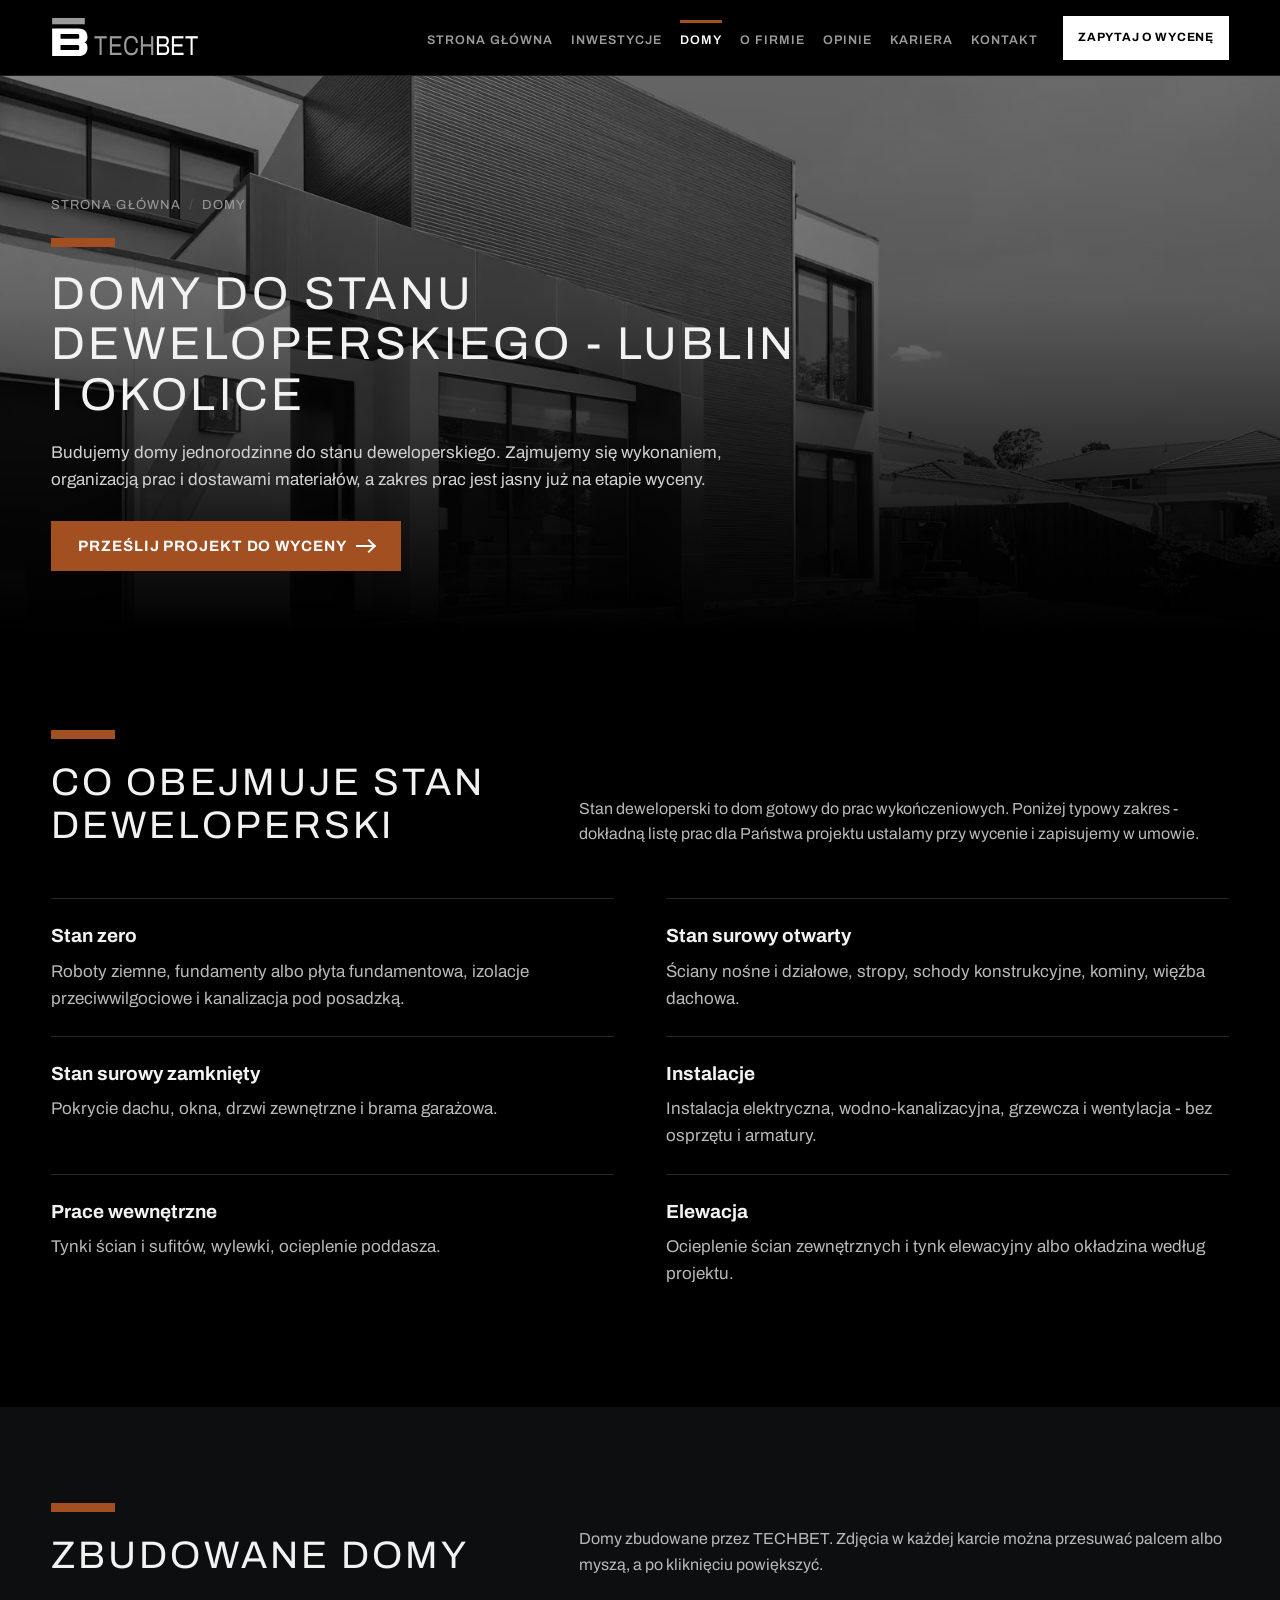
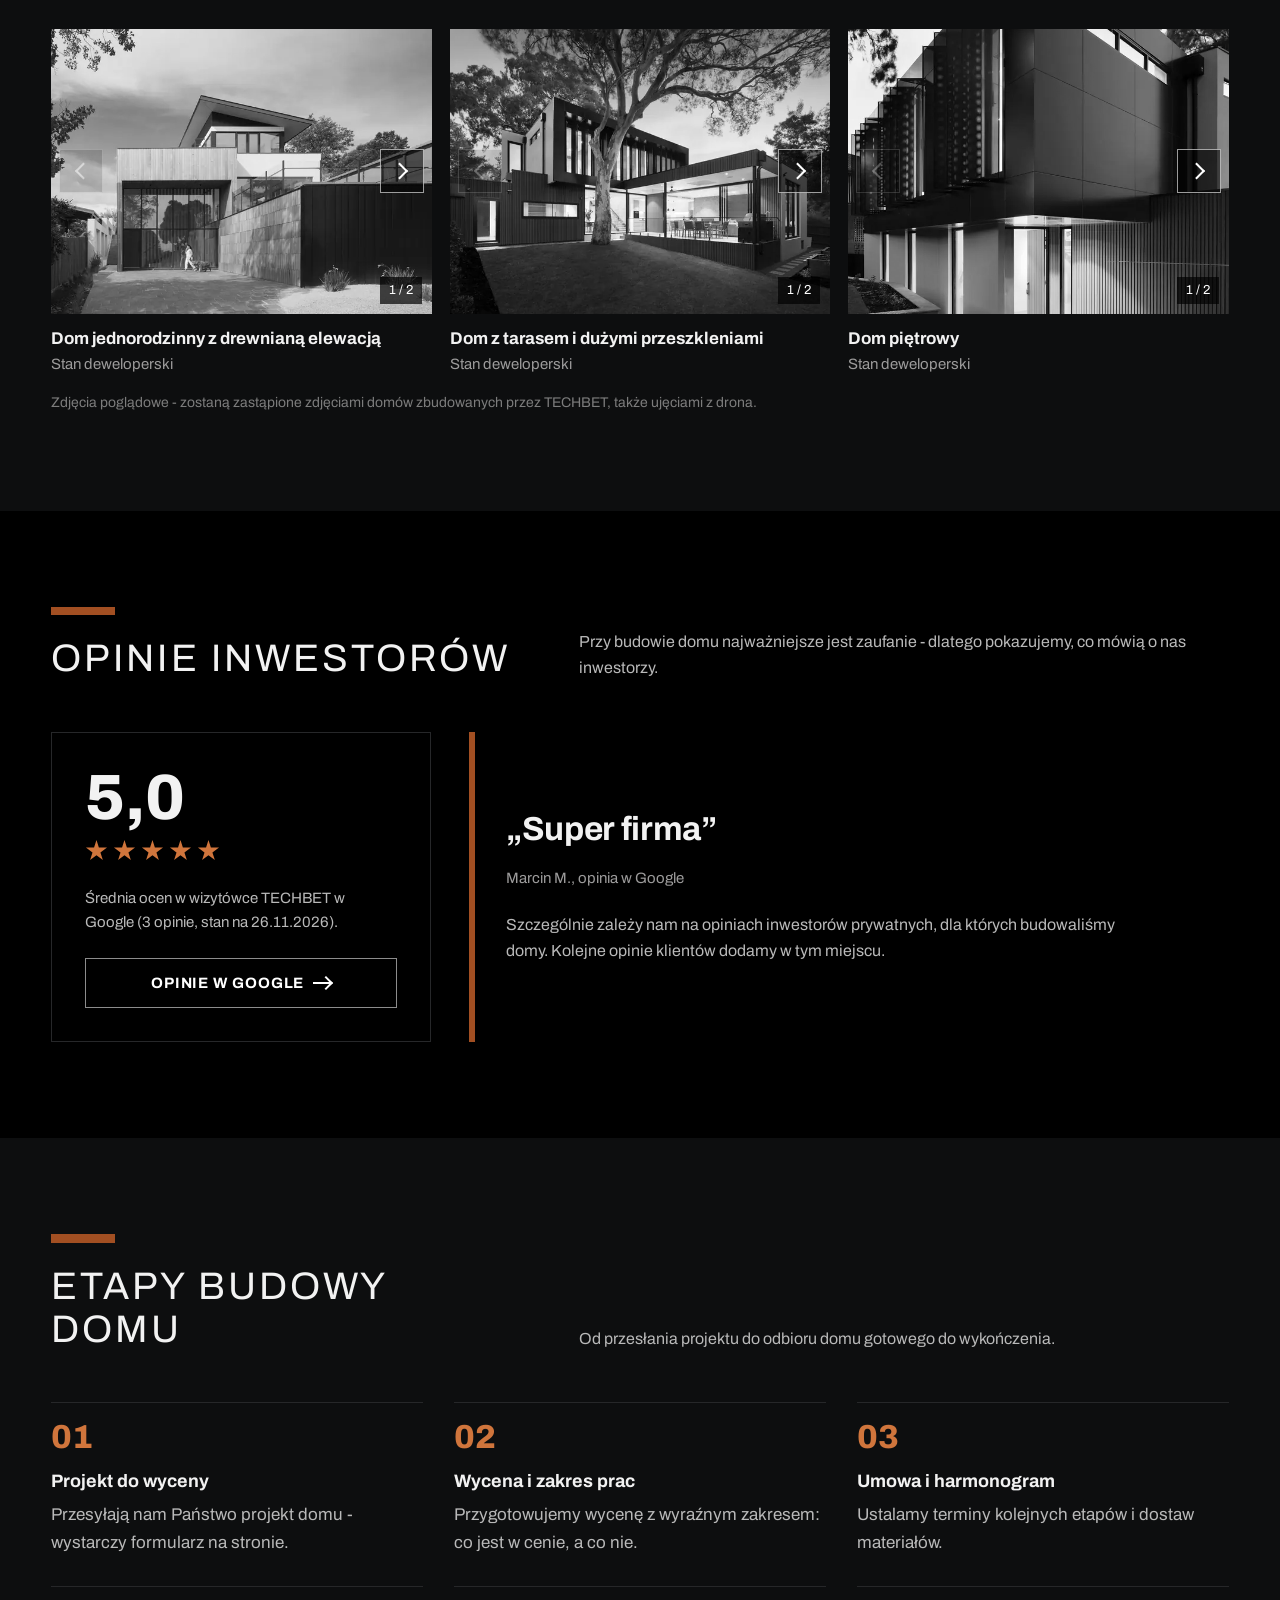
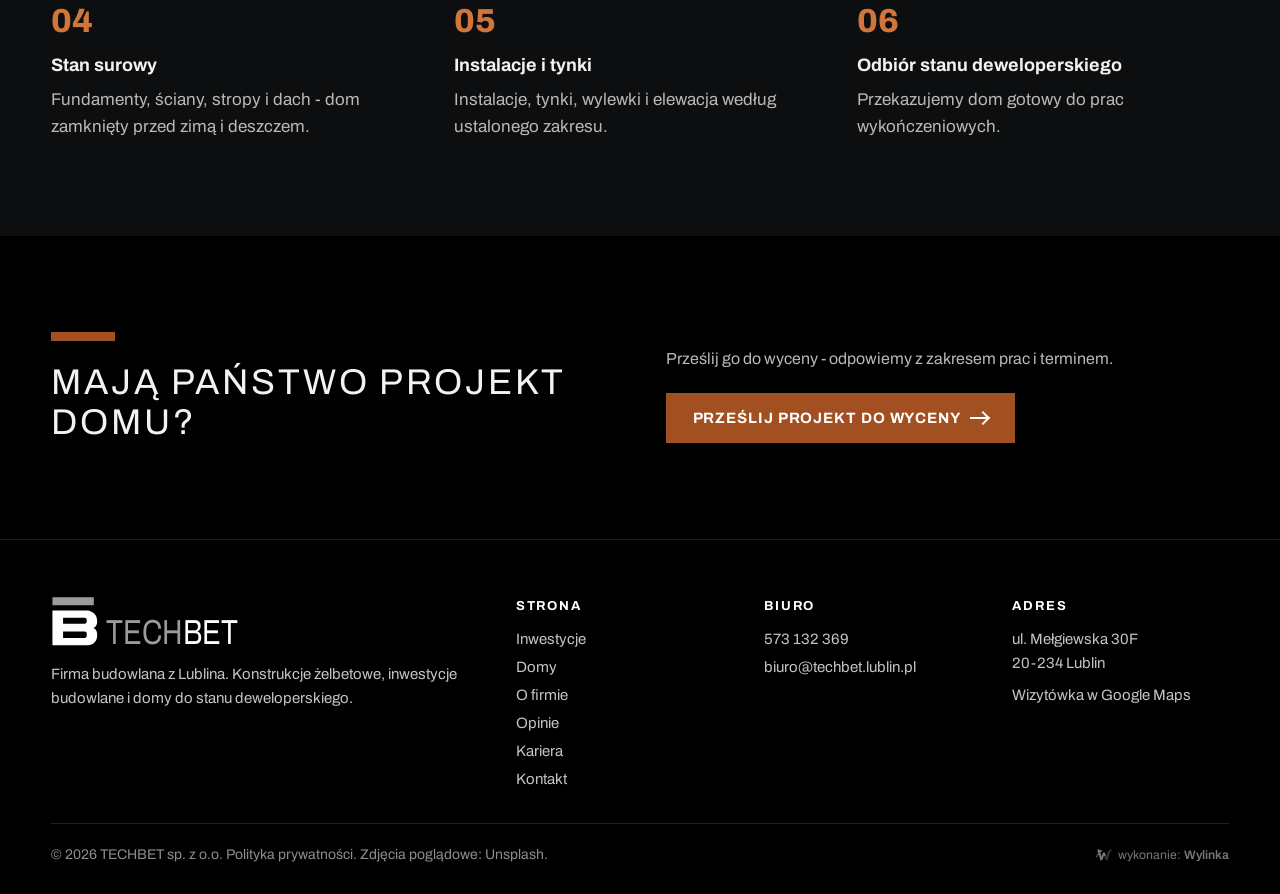
==== commit 674ad635: "Naglowki sekcji wersalikami w ciensszej wadze, pierwszy ekran z plynnym przejsciem do czerni" ====
--- a/domy/index.html
+++ b/domy/index.html
@@ -70,7 +70,7 @@
 /* pierwszy ekran: jedno zdjecie, duze logo i haslo */
 .hero{position:relative;min-height:calc(100svh - var(--hh));display:flex;align-items:center;justify-content:center;overflow:hidden;isolation:isolate;text-align:center}
 .hero>img{position:absolute;inset:0;width:100%;height:100%;object-fit:cover;z-index:-2}
-.hero::before{content:"";position:absolute;inset:0;z-index:-1;background:radial-gradient(ellipse 60% 45% at 50% 50%,rgba(0,0,0,.42) 0%,rgba(0,0,0,0) 100%),linear-gradient(to bottom,rgba(0,0,0,.62) 0%,rgba(0,0,0,.52) 45%,rgba(0,0,0,.84) 100%)}
+.hero::before{content:"";position:absolute;inset:0;z-index:-1;background:radial-gradient(ellipse 60% 45% at 50% 50%,rgba(0,0,0,.42) 0%,rgba(0,0,0,0) 100%),linear-gradient(to bottom,rgba(0,0,0,.62) 0%,rgba(0,0,0,.5) 40%,rgba(0,0,0,.72) 68%,rgba(0,0,0,.93) 88%,#000 100%)}
 .hero .srodek{width:var(--wrap);padding:clamp(48px,8vh,96px) 0 clamp(56px,9vh,110px)}
 .hero .duze-logo{display:block;width:min(86vw,980px);margin:0 auto;opacity:.86}
 .hero .duze-logo svg{display:block;width:100%;height:auto}
@@ -111,7 +111,7 @@
 .sek{padding:clamp(64px,7.5vw,128px) 0}
 .sek.t2{background:var(--tlo2)}
 .glowa{display:grid;grid-template-columns:minmax(0,5fr) minmax(0,7fr);gap:clamp(24px,5vw,96px);align-items:end;margin-bottom:clamp(34px,4vw,60px)}
-.glowa h2{font-size:clamp(34px,3.8vw,66px);line-height:1.03;font-weight:800;letter-spacing:-.02em}
+.glowa h2{font-size:clamp(28px,3vw,52px);line-height:1.12;font-weight:400;letter-spacing:.08em;text-transform:uppercase}
 .glowa p{font-size:clamp(16px,1.15vw,19px);color:var(--tekst2);max-width:44em}
 .glowa p+p{margin-top:12px}
 
@@ -177,7 +177,7 @@
 
 /* kontakt i formularz */
 .kon{display:grid;grid-template-columns:minmax(0,5fr) minmax(0,7fr);gap:clamp(32px,5vw,96px)}
-.kon h2{font-size:clamp(34px,3.8vw,66px);line-height:1.03;font-weight:800;letter-spacing:-.02em;margin-bottom:18px}
+.kon h2{font-size:clamp(28px,3vw,52px);line-height:1.12;font-weight:400;letter-spacing:.08em;text-transform:uppercase;margin-bottom:18px}
 .kon>div>p{color:var(--tekst2)}
 .dane{list-style:none;margin-top:28px;display:grid;gap:18px}
 .dane li{border-top:1px solid var(--linia);padding-top:14px}
@@ -238,9 +238,9 @@
 /* ===== podstrony ===== */
 .ph{position:relative;min-height:clamp(420px,62vh,720px);display:flex;align-items:flex-end;overflow:hidden;isolation:isolate}
 .ph>img{position:absolute;inset:0;width:100%;height:100%;object-fit:cover;z-index:-2}
-.ph::before{content:"";position:absolute;inset:0;z-index:-1;background:linear-gradient(to top,rgba(0,0,0,.88) 0%,rgba(0,0,0,.5) 55%,rgba(0,0,0,.35) 100%)}
+.ph::before{content:"";position:absolute;inset:0;z-index:-1;background:linear-gradient(to top,#000 0%,rgba(0,0,0,.86) 22%,rgba(0,0,0,.5) 60%,rgba(0,0,0,.35) 100%)}
 .ph .wrap{padding:clamp(40px,6vh,72px) 0 clamp(40px,7vh,84px)}
-.ph h1,.pn h1{font-size:clamp(36px,4.6vw,84px);line-height:1.02;font-weight:800;letter-spacing:-.02em;max-width:16em}
+.ph h1,.pn h1{font-size:clamp(30px,3.6vw,66px);line-height:1.1;font-weight:400;letter-spacing:.07em;text-transform:uppercase;max-width:20em}
 .lead{margin-top:18px;font-size:clamp(17px,1.25vw,21px);color:#d2d2d2;max-width:44em}
 .ph .btn,.pn .btn{margin-top:28px}
 .pn{padding:clamp(48px,6vw,96px) 0 clamp(36px,4vw,64px);border-bottom:1px solid var(--linia)}
@@ -260,7 +260,7 @@
 .etapy h3{font-size:clamp(18px,1.3vw,22px);font-weight:700;margin-bottom:6px}
 .etapy p{color:var(--tekst2)}
 .cta .wrap{display:grid;grid-template-columns:minmax(0,1fr) minmax(0,1fr);gap:clamp(24px,4vw,80px);align-items:end}
-.cta h2{font-size:clamp(32px,3.4vw,58px);line-height:1.05;font-weight:800;letter-spacing:-.02em}
+.cta h2{font-size:clamp(26px,2.8vw,48px);line-height:1.12;font-weight:400;letter-spacing:.08em;text-transform:uppercase}
 .cta p{color:var(--tekst2);margin-bottom:22px;font-size:clamp(16px,1.15vw,19px)}
 .rej{width:100%;border-collapse:collapse;font-size:16px}
 .rej th,.rej td{text-align:left;padding:12px 0;border-top:1px solid var(--linia);vertical-align:top}
@@ -319,11 +319,12 @@
 @media (max-width:760px){
   .hero{min-height:calc(100svh - var(--hh))}
   .hero .srodek{padding:40px 0 48px}
-  .hero::before{background:radial-gradient(ellipse 90% 50% at 50% 55%,rgba(0,0,0,.5) 0%,rgba(0,0,0,0) 100%),linear-gradient(to bottom,rgba(0,0,0,.66) 0%,rgba(0,0,0,.6) 50%,rgba(0,0,0,.86) 100%)}
+  .hero::before{background:radial-gradient(ellipse 90% 50% at 50% 55%,rgba(0,0,0,.5) 0%,rgba(0,0,0,0) 100%),linear-gradient(to bottom,rgba(0,0,0,.66) 0%,rgba(0,0,0,.58) 45%,rgba(0,0,0,.8) 75%,#000 100%)}
   .hero .duze-logo{width:88vw}
   .hero h1{font-size:clamp(17px,5vw,22px);letter-spacing:.1em}
   .hero .pod{font-size:15px}
   .hero .akcje .btn{min-height:48px}
+  .btn{font-size:14px;letter-spacing:.04em;padding:12px 20px;line-height:1.3;text-align:center}
   .drogi{grid-template-columns:minmax(0,1fr);gap:12px;padding:12px}
   .droga{height:auto;aspect-ratio:4/3.4;min-height:300px}
   .droga h2{font-size:clamp(32px,10vw,44px)}
@@ -339,10 +340,10 @@
   .dwie{grid-template-columns:minmax(0,1fr)}
   form{grid-template-columns:minmax(0,1fr)}
   .ph{min-height:calc(100svh - var(--hh))}
-  .ph h1{font-size:clamp(31px,8.6vw,40px)}
+  .ph h1{font-size:clamp(25px,7vw,32px)}
   .lead{font-size:16px}
   .pn{padding:30px 0 28px}
-  .pn h1{font-size:clamp(30px,8.4vw,40px)}
+  .pn h1{font-size:clamp(25px,7vw,32px)}
   .oferty li,.brak{grid-template-columns:minmax(0,1fr)}
   .rej th{width:42%}
   .lb{padding:56px 8px}
